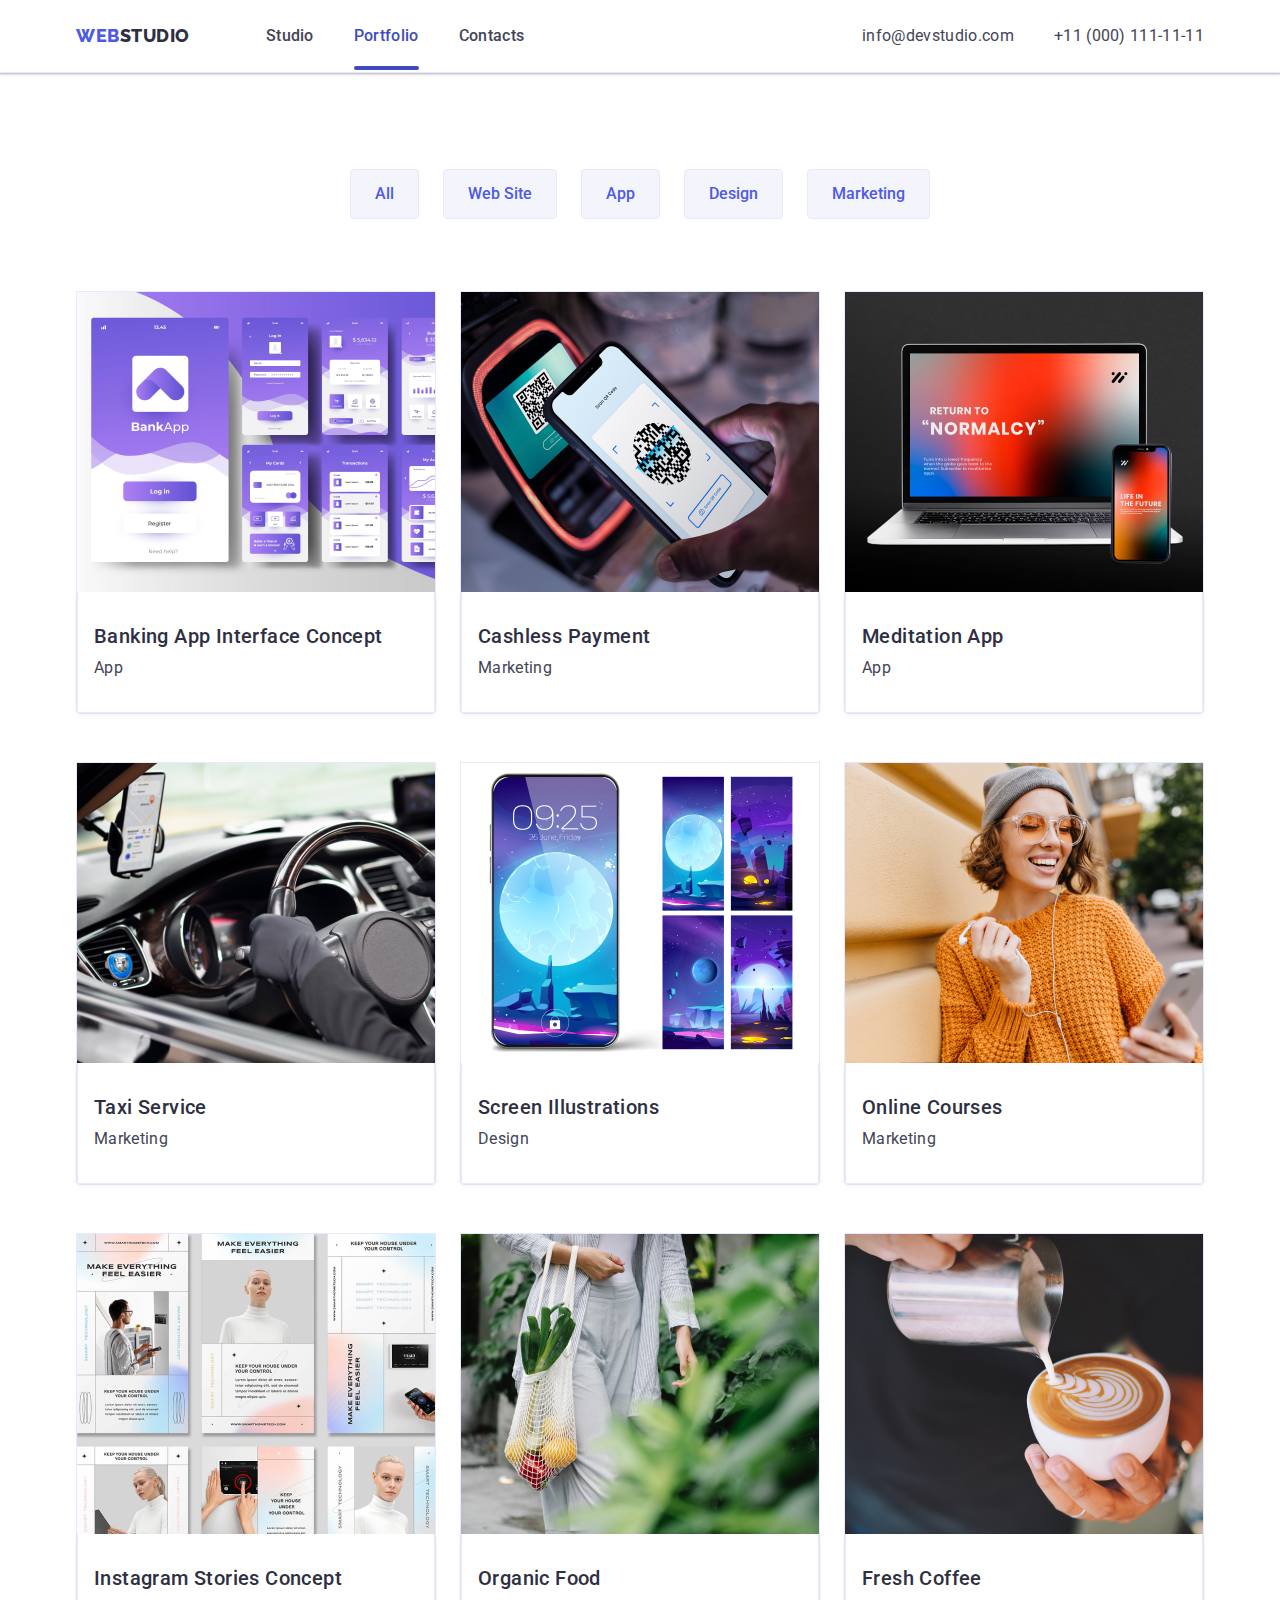
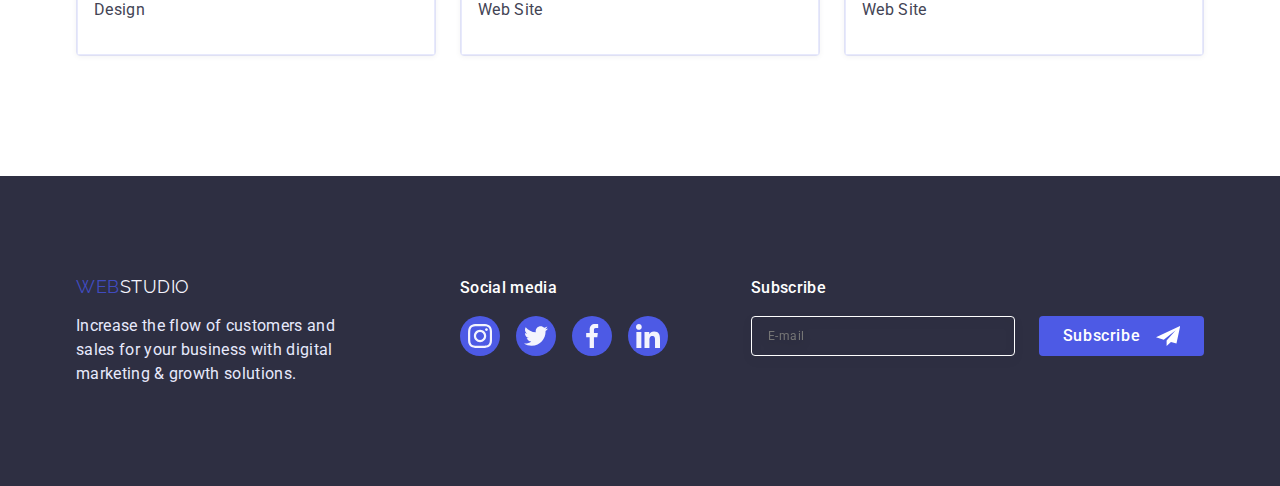
==== portfolio.html @ f43b7765 "Initial commit" ====
<!DOCTYPE html>
<html lang="en">
  <head>
    <meta charset="UTF-8" />
    <meta http-equiv="X-UA-Compatible" content="IE=edge" />
    <meta name="viewport" content="width=device-width, initial-scale=1.0" />
    <title>WebStudio</title>
    <link rel="preconnect" href="https://fonts.googleapis.com" />
    <link rel="preconnect" href="https://fonts.gstatic.com" crossorigin />
    <link
      href="https://fonts.googleapis.com/css2?family=Raleway:wght@800&family=Roboto:wght@400;500;700;900&display=swap"
      rel="stylesheet"
    />
    <link
      rel="stylesheet"
      href="https://cdn.jsdelivr.net/npm/modern-normalize@1.1.0/modern-normalize.min.css"
    />
    <link rel="stylesheet" href="./css/styles.css" />
  </head>

  <body class="body">
    <header class="header">
      <div class="header-container container">
        <nav class="header-nav">
          <a class="link-logo link" href="./index.html"
            >Web<span class="logo-web">Studio</span></a
          >

          <ul class="nav-list-card list">
            <li class="project-card-list">
              <a class="header-nav-link link" href="./index.html" target="_self"
                >Studio</a
              >
            </li>
            <li class="project-card-list">
              <a
                class="header-nav-link link current"
                href="./portfolio.html"
                target="_self"
                >Portfolio</a
              >
            </li>
            <li class="project-card-list">
              <a class="header-nav-link" href="">Contacts</a>
            </li>
          </ul>
        </nav>

        <address class="address">
          <ul class="card-set list">
            <li class="project-card-list">
              <a class="contact-paragraf link" href="mailto:info@devstudio.com"
                >info@devstudio.com</a
              >
            </li>
            <li class="project-card-tel">
              <a class="contact-paragraf link" href="tel:+110001111111"
                >+11 (000) 111-11-11</a
              >
            </li>
          </ul>
        </address>
      </div>
    </header>

    <main>
      <section class="section-portfolio">
        <div class="container">
          <h1 class="title-all" hidden>Portfolio</h1>
          <!-- Filters Btn  -->
          <ul class="list-btn">
            <li class="filters-item">
              <button class="filters-btn" type="button">All</button>
            </li>
            <li class="filters-item">
              <button class="filters-btn" type="button">Web Site</button>
            </li>
            <li class="filters-item">
              <button class="filters-btn" type="button">App</button>
            </li>
            <li class="filters-item">
              <button class="filters-btn" type="button">Design</button>
            </li>
            <li class="filters-item">
              <button class="filters-btn" type="button">Marketing</button>
            </li>
          </ul>

          <!-- Portfolio -->
          <ul class="card-set-img list">
            <li class="project-card">
              <a class="card-link link" href="">
                <div class="overlay">
                  <img
                    class="portfolio-img"
                    src="./images/img8.jpg"
                    alt="Banking App Interface Concept photo"
                    width="360"
                    height="300"
                  />

                  <p class="hidden-text">
                    14 Stylish and User-Friendly App Design Concepts · Task
                    Manager App · Calorie Tracker App · Exotic Fruit Ecommerce
                    App · Cloud Storage App
                  </p>
                </div>

                <div class="content">
                  <h2 class="portfolio-title">Banking App Interface Concept</h2>
                  <p class="discription">App</p>
                </div>
              </a>
            </li>

            <li class="project-card">
              <a class="card-link link" href="">
                <div class="overlay">
                  <img
                    class="portfolio-img"
                    src="./images/img9.jpg"
                    alt="Cashless Payment photo"
                    width="360"
                    height="300"
                  />

                  <p class="hidden-text">
                    14 Stylish and User-Friendly App Design Concepts · Task
                    Manager App · Calorie Tracker App · Exotic Fruit Ecommerce
                    App · Cloud Storage App
                  </p>
                </div>
                <div class="content">
                  <h2 class="portfolio-title">Cashless Payment</h2>
                  <p class="discription">Marketing</p>
                </div>
              </a>
            </li>

            <li class="project-card">
              <a class="card-link link" href="">
                <div class="overlay">
                  <img
                    class="portfolio-img"
                    src="./images/img10.jpg"
                    alt="Meditaion App photo"
                    width="360"
                    height="300"
                  />

                  <p class="hidden-text">
                    14 Stylish and User-Friendly App Design Concepts · Task
                    Manager App · Calorie Tracker App · Exotic Fruit Ecommerce
                    App · Cloud Storage App
                  </p>
                </div>
                <div class="content">
                  <h2 class="portfolio-title">Meditation App</h2>
                  <p class="discription">App</p>
                </div>
              </a>
            </li>

            <li class="project-card">
              <a class="card-link link" href="">
                <div class="overlay">
                  <img
                    class="portfolio-img"
                    src="./images/img11.jpg"
                    alt="Taxi Service photo"
                    width="360"
                    height="300"
                  />

                  <p class="hidden-text">
                    14 Stylish and User-Friendly App Design Concepts · Task
                    Manager App · Calorie Tracker App · Exotic Fruit Ecommerce
                    App · Cloud Storage App
                  </p>
                </div>
                <div class="content">
                  <h2 class="portfolio-title">Taxi Service</h2>
                  <p class="discription">Marketing</p>
                </div>
              </a>
            </li>

            <li class="project-card">
              <a class="card-link link" href="">
                <div class="overlay">
                  <img
                    class="portfolio-img"
                    src="./images/img12.jpg"
                    alt="Screen Illustrations photo"
                    width="360"
                    height="300"
                  />

                  <p class="hidden-text">
                    14 Stylish and User-Friendly App Design Concepts · Task
                    Manager App · Calorie Tracker App · Exotic Fruit Ecommerce
                    App · Cloud Storage App
                  </p>
                </div>
                <div class="content">
                  <h2 class="portfolio-title">Screen Illustrations</h2>
                  <p class="discription">Design</p>
                </div>
              </a>
            </li>

            <li class="project-card">
              <a class="card-link link" href="">
                <div class="overlay">
                  <img
                    class="portfolio-img"
                    src="./images/img13.jpg"
                    alt="Online Courses photo"
                    width="360"
                    height="300"
                  />

                  <p class="hidden-text">
                    14 Stylish and User-Friendly App Design Concepts · Task
                    Manager App · Calorie Tracker App · Exotic Fruit Ecommerce
                    App · Cloud Storage App
                  </p>
                </div>
                <div class="content">
                  <h2 class="portfolio-title">Online Courses</h2>
                  <p class="discription">Marketing</p>
                </div>
              </a>
            </li>

            <li class="project-card">
              <a class="card-link link" href="">
                <div class="overlay">
                  <img
                    class="portfolio-img"
                    src="./images/img14.jpg"
                    alt="nstagram Stories Concept photo"
                    width="360"
                    height="300"
                  />

                  <p class="hidden-text">
                    14 Stylish and User-Friendly App Design Concepts · Task
                    Manager App · Calorie Tracker App · Exotic Fruit Ecommerce
                    App · Cloud Storage App
                  </p>
                </div>
                <div class="content">
                  <h2 class="portfolio-title">Instagram Stories Concept</h2>
                  <p class="discription">Design</p>
                </div>
              </a>
            </li>

            <li class="project-card">
              <a class="card-link link" href="">
                <div class="overlay">
                  <img
                    class="portfolio-img"
                    src="./images/img15.jpg"
                    alt="Organic Food photo"
                    width="360"
                    height="300"
                  />

                  <p class="hidden-text">
                    14 Stylish and User-Friendly App Design Concepts · Task
                    Manager App · Calorie Tracker App · Exotic Fruit Ecommerce
                    App · Cloud Storage App
                  </p>
                </div>
                <div class="content">
                  <h2 class="portfolio-title">Organic Food</h2>
                  <p class="discription">Web Site</p>
                </div>
              </a>
            </li>

            <li class="project-card">
              <a class="card-link link" href="">
                <div class="overlay">
                  <img
                    class="portfolio-img"
                    src="./images/img16.jpg"
                    alt="Fresh Coffee photo"
                    width="360"
                    height="300"
                  />

                  <p class="hidden-text">
                    14 Stylish and User-Friendly App Design Concepts · Task
                    Manager App · Calorie Tracker App · Exotic Fruit Ecommerce
                    App · Cloud Storage App
                  </p>
                </div>
                <div class="content">
                  <h2 class="portfolio-title">Fresh Coffee</h2>
                  <p class="discription">Web Site</p>
                </div>
              </a>
            </li>
          </ul>
        </div>
      </section>
    </main>

    <footer class="footer-bg">
      <div class="footer-section container">
        <div class="footer-container" style="margin-right: 120px">
          <a class="link-logo-web link" href="./index.html"
            >Web<span class="logo-web-link">Studio</span></a
          >

          <p class="footer-p">
            Increase the flow of customers and sales for your business with
            digital marketing & growth solutions.
          </p>
        </div>
        <div class="footer-links">
          <p class="soc-media">Social media</p>
          <ul class="list-footer-media">
            <li class="social-media-item">
              <a class="soc-media-link" href="">
                <svg width="24" height="24" class="footer-icon">
                  <use href="./images/icons.svg#icon-instagram"></use>
                </svg>
              </a>
            </li>
            <li class="social-media-item">
              <a class="soc-media-link" href="">
                <svg width="24" height="24" class="footer-icon">
                  <use href="./images/icons.svg#icon-twitter"></use>
                </svg>
              </a>
            </li>
            <li class="social-media-item">
              <a class="soc-media-link" href="">
                <svg width="24" height="24" class="footer-icon">
                  <use href="./images/icons.svg#icon-facebook"></use>
                </svg>
              </a>
            </li>
            <li class="social-media-item">
              <a class="soc-media-link" href="">
                <svg width="24" height="24" class="footer-icon">
                  <use href="./images/icons.svg#icon-linkedin"></use>
                </svg>
              </a>
            </li>
          </ul>
        </div>

        <div class="footer-subscribe">
          <p class="soc-media">Subscribe</p>

          <form class="subscribe-form" name="subscribe-form">
            <label class="form-label" for="subscribe-email">
              <input
                class="form-input"
                type="email"
                name="subscribe-email"
                placeholder="E-mail"
                id="subscribe-email"
              />
            </label>
            <button class="form-button" type="submit">
              Subscribe
              <svg class="btn-svg" width="24" height="24">
                <use href="./images/icons.svg#icon-icon-send"></use>
              </svg>
            </button>
          </form>
        </div>
      </div>
    </footer>
  </body>
</html>
---- css/styles.css ----
body {
  font-family: var(--primary-font);
  background-color: var(--white-color);
  color: var(--text-color);
  font-size: 16px;
  letter-spacing: 0.02em;
  transition: 250ms cubic-bezier(0.4, 0, 0.2, 1);
}

h1,
h2,
h3,
h4,
h5,
h6,
p {
  margin: 0;
}

a {
  text-decoration: none;
  color: var(--text-color);
}

:root {
  --dark-color: #2e2f42;
  --brand-color: #4d5ae5;
  --text-color: #434455;
  --signatures: #757575;
  --subtext-color: #8e8f99;
  --white-color: #ffffff;
  --light-color: #f4f4fd;
  --accent-color: #e7e9fc;
  --action-color: #404bbf;
  --green-color: #31d0aa;
  --main-text: #212121;
  --border-form-modal: rgba(33, 33, 33, 0.2);
  --trasition: 250ms cubic-bezier(0.4, 0, 0.2, 1);
  --contact-footer: rgba(117, 117, 117, 0.6);
  --shadow-teamat: rgba(0, 0, 0, 0.25);
  --primary-font: 'Roboto', sans-serif;
  --secondary-font: 'Raleway', sans-serif;
}

html {
  box-sizing: border-box;
}

*,
*::before,
*::after {
  box-sizing: border-box;
}

::after::content {
  position: absolute;
  left: 0;
  bottom: -1px;
  height: 4px;
  background-color: #404bbf;
  border-radius: 2px;
}

img {
  display: block;
  width: 100%;
  height: auto;
}

button {
  cursor: pointer;
  border: none;
  border-radius: 4px;
}

ul,
ol {
  list-style: none;
  margin: 0;
  padding-left: 0;
}

.list {
  list-style: none;
  margin: 0;
  padding: 0;
}

svg:not(:root) {
  overflow: hidden;
  fill: currentColor;
}

li {
  margin-right: 0;
}

.title-all {
  position: absolute;
  width: 1px;
  height: 1px;
  margin: -1px;
  border: 0;
  padding: 0;
  white-space: nowrap;
  clip-path: inset(100%);
  clip: rect(0 0 0 0);
  overflow: hidden;
}

.peculiarity {
  font-family: var(--primary-font);
  font-weight: 500;
  font-size: 20px;
  line-height: 1.2;
  letter-spacing: 0.02em;
  color: var(--dark-color);
}

.link {
  text-decoration: none;
}

.btn {
  font-family: inherit;
  font-weight: 500;
  font-size: 16px;
  border-radius: 4px;
  letter-spacing: 0.04em;
}

.btn:hover,
.btn:focus {
  background-color: var(--action-color);
  box-shadow: 0px 4px 4px rgba(0, 0, 0, 0.15);
}

.link-logo {
  margin-right: 76px;
  font-family: 'Raleway', sans-serif;
  font-style: normal;
  font-weight: 800;
  font-size: 18px;
  line-height: 1.17;
  display: inline-block;
  letter-spacing: 0.03em;
  text-transform: uppercase;
  text-decoration: none;
  color: var(--brand-color);
  padding: 24px 0;
}
.logo-web {
  color: var(--dark-color);
}

.link-logo-web {
  margin-bottom: 16px;
  font-family: 'Raleway', sans-serif;
  font-style: normal;
  font-size: 18px;

  display: inline-block;
  letter-spacing: 0.03em;
  text-transform: uppercase;
  text-decoration: none;
  color: var(--action-color);
}

.logo-web-link {
  color: var(--light-color);
}

.link-photo-portfolio {
  text-decoration: none;
}

.container {
  width: 1158px;
  height: auto;
  margin: 0 auto;
  padding-left: 15px;
  padding-right: 15px;
}

/* Header */

.header {
  border-bottom: 1px solid var(--accent-color);
  box-shadow: 0px 1px 6px rgba(46, 47, 66, 0.08),
    0px 1px 1px rgba(46, 47, 66, 0.16), 0px 2px 1px rgba(46, 47, 66, 0.08);
}

.header-container {
  display: flex;
  align-items: center;
}

.header-nav {
  margin-right: auto;
  display: flex;
  align-items: center;
}

.nav-list-card {
  display: flex;
  gap: 40px;
  margin: 0;
  transition: color 250ms cubic-bezier(0.4, 0, 0.2, 1);
}

.project-card-list {
  padding-top: 24px;
  padding-bottom: 24px;
  transition: color 250ms cubic-bezier(0.4, 0, 0.2, 1);
}

.header-nav-link {
  font-weight: 500;
  font-size: 16px;
  line-height: 1.5;
  letter-spacing: 0.02em;
  padding: 24px 0;
  transition: color 250ms cubic-bezier(0.4, 0, 0.2, 1);
}

.header-nav-link.current {
  position: relative;
  color: #404bbf;
}

.current::after {
  position: absolute;
  content: '';
  width: 100%;
  height: 4px;
  display: block;
  background-color: #404bbf;
  border-radius: 2px;
  left: 0;
  bottom: -1px;
}

.header-nav-link:hover,
.header-nav-link:focus {
  color: var(--action-color);
}

.card-set-list {
  padding-left: 0;
  margin: 0;
  display: flex;
  align-items: center;
  gap: 24px;
}

.card-set {
  padding-left: 0;
  margin: 0;
  display: flex;
  align-items: center;
  gap: 40px;
}

.address {
  font-style: normal;
}

.project-card-tel {
  margin-right: 0;
}

.contact-paragraf {
  color: var(--text-color);
  transition: color 250ms cubic-bezier(0.4, 0, 0.2, 1);
}

.contact-paragraf:hover,
.contact-paragraf:focus {
  color: var(--action-color);
}

.peculiarity-details {
  font-size: 16px;
  line-height: 1.5;
  letter-spacing: 0.02em;
  white-space: normal;
  color: var(--text-color);
}

.portfolio-title {
  font-weight: 500;
  font-size: 20px;
  line-height: 1.2;
  letter-spacing: 0.02em;
  color: var(--dark-color);
  margin-bottom: 8px;
}

.content {
  border: 1px solid var(--accent-color);
  padding: 32px 16px;
  border-top: none;
  box-shadow: 0px 1px 6px rgba(46, 47, 66, 0.08);
}

.card-set-img-team {
  padding-left: 0;
  display: flex;
  gap: 24px;
  flex-direction: row;
  flex-wrap: wrap;
  justify-content: center;
  align-items: start;
  background-color: var(--white-color);
}

.card-set-img {
  padding-left: 0;
  display: flex;
  flex-wrap: wrap;
  column-gap: 24px;
  row-gap: 48px;
  background-color: var(--white-color);
}
/*main li portfolio */

.project-card {
  width: 360px;
  border-radius: 0px 0px 4px 4px;
  background-color: var(--white-color);
  display: block;
  border: 1px solid var(--accent-color);
}

.portfolio-img {
  display: block;
  width: auto;
}

.card-link {
  display: block;
  transition: box-shadow 250ms cubic-bezier(0.4, 0, 0.2, 1);
}

.overlay {
  position: relative;
  overflow: hidden;
}

.hidden-text {
  color: var(--light-color);
  background-color: var(--brand-color);
  position: absolute;
  top: 0;
  left: 0;
  font-size: 16px;
  width: 100%;
  height: 100%;
  overflow: auto;
  padding: 40px 32px;
  font-weight: 400;
  line-height: 1.5;
  letter-spacing: 0.02em;
  transform: translateY(100%);
  transition: transform var(--trasition);
}

.card-link:hover,
.card-link:focus {
  box-shadow: 0px 1px 6px rgba(46, 47, 66, 0.08),
    0px 1px 1px rgba(46, 47, 66, 0.16), 0px 2px 1px rgba(46, 47, 66, 0.08);
}

.card-link:hover .hidden-text,
.card-link:focus .hidden-text {
  transform: translateY(0%);
}

.project-card-img {
  flex-basis: calc((100% - 72px) / 4);
  margin-bottom: 48px;
  border-radius: 0px 0px 4px 4px;
  background-color: var(--white-color);
  box-shadow: 0px 1px 6px rgba(46, 47, 66, 0.08),
    0px 1px 1px rgba(46, 47, 66, 0.16), 0px 2px 1px rgba(46, 47, 66, 0.08);
}

.social-media {
  display: flex;
  gap: 24px;
}

.social-media-item {
  display: block;
  justify-content: center;
  align-items: center;
  gap: 24px;
}

.social-media-link {
  width: 100%;
  height: 100%;
  background-color: var(--brand-color);
  border-radius: 50%;
  display: flex;
  justify-content: center;
  align-items: center;
  margin-bottom: 32px;
  transition: background-color 250ms cubic-bezier(0.4, 0, 0.2, 1);
}

.social-media-link:hover,
.social-media-link:focus {
  background-color: #404bbf;
}

.team-soc-icon {
  color: var(--light-color);
}

.project-card-set {
  width: calc((100% - 48px) / 3);
}

.chapter-our-team-bg {
  padding: 120px 0;
  background: var(--light-color);
}

/* paragraf */

.discription {
  font-size: 16px;
  line-height: 1.5;
  letter-spacing: 0.02em;
  color: var(--text-color);
}

.list-btn {
  padding-left: 0;
  list-style: none;
  display: flex;
  justify-content: center;
  gap: 24px;
  margin-bottom: 72px;
}

.section-one {
  padding-left: 0;
  display: flex;
  flex-wrap: wrap;
  gap: 24px;
}

.section-advant {
  padding-top: 120px;
  padding-bottom: 120px;
}

.section-advant.advant-item:not(:last-child) {
  margin-right: 24px;
}

.advant-item {
  width: calc((100% - 72px) / 4);
}

.team {
  padding-bottom: 120px;
}

.profession {
  font-weight: 500;
  text-align: center;
  margin-bottom: 8px;
}

.team-imployee {
  padding: 32px 0px;
}

.names-of-specialists {
  text-align: center;
  margin-bottom: 8px;
}

.main-title-bg {
  padding: 188px 0;
  background-image: linear-gradient(
      rgba(46, 47, 66, 0.7),
      rgba(46, 47, 66, 0.7)
    ),
    url('../images/office.jpg');
  background-color: var(--brand-color);

  background-repeat: no-repeat;
  background-position: center;
  background-size: cover;
  max-width: 1440px;
}

.main-title {
  max-width: 496px;
  font-size: 56px;
  line-height: 1.07;
  text-align: center;
  letter-spacing: 0.02em;
  color: var(--light-color);
  white-space: normal;
  display: block;
  margin: 0px auto 48px;
}

/* Button */

.filters-btn {
  font-family: 'Roboto', sans-serif;
  font-style: normal;
  font-weight: 500;
  font-size: 16px;
  line-height: 24px;
  padding: 12px 24px;
  background: var(--light-color);
  border: 1px solid var(--accent-color);
  color: var(--brand-color);
  border-radius: 4px;
  cursor: pointer;
  transition: color 250ms cubic-bezier(0.4, 0, 0.2, 1),
    background-color 250ms cubic-bezier(0.4, 0, 0.2, 1),
    border-color 250ms cubic-bezier(0.4, 0, 0.2, 1),
    box-shadow 250ms cubic-bezier(0.4, 0, 0.2, 1);
}

.filters-btn:hover,
.filters-btn:focus {
  border: 1px solid transparent;
  color: var(--white-color);
  background-color: var(--action-color);
  box-shadow: 0px 3px 1px rgba(0, 0, 0, 0.1), 0px 2px 1px rgba(0, 0, 0, 0.08),
    0px 2px 2px rgba(0, 0, 0, 0.12);
  border-color: var(--action-color);
}

.button-main-title {
  font-family: 'Roboto', sans-serif;
  font-style: normal;
  font-weight: 500;
  font-size: 16px;
  line-height: 1.5;
  letter-spacing: 0.04em;
  color: var(--white-color);
  height: 56px;

  background-color: var(--brand-color);
  background-color: 250ms cubic-bezier(0.4, 0, 0.2, 1);
  border: none;
  border-radius: 4px;
  cursor: pointer;
  display: block;
  min-width: 169px;
  margin: 0 auto;
  transition: background-color 250ms cubic-bezier(0.4, 0, 0.2, 1);
}

.button-main-title:hover,
.button-main-title:focus {
  background: var(--action-color);
  fill: #ffffff;
}

.icon-pos {
  width: 264px;
  height: 112px;
  left: 0;
  top: 0;
  background: var(--light-color);
  border-radius: 4px;
  display: flex;
  align-items: center;
  justify-content: center;
  margin-bottom: 8px;
}

.customers {
  font-weight: 600;
  font-size: 36px;
  line-height: 1.11;
  letter-spacing: 0.02em;
  text-transform: capitalize;
  display: block;
  text-align: center;
  color: var(--dark-color);
  margin-bottom: 72px;
}

.customers-list {
  display: flex;
  justify-content: space-between;
  gap: 24px;
}

.customers-item {
  width: 168px;
  height: 88px;
  transition: border-color 250ms cubic-bezier(0.4, 0, 0.2, 1);
  color: 250ms cubic-bezier(0.4, 0, 0.2, 1);
}

.icon-customers:hover,
.icon-customers:focus {
  border-color: #404bbf;
  color: #404bbf;
}

.icon-customers {
  width: 100%;
  height: 100%;
  border-radius: 4px;
  display: flex;
  justify-content: center;
  align-items: center;
  color: var(--subtext-color);
  border: 1px solid var(--subtext-color);
  transition: border-color 250ms cubic-bezier(0.4, 0, 0.2, 1),
    color 250ms cubic-bezier(0.4, 0, 0.2, 1);
}

.customers-file {
  padding-top: 120px;
  padding-bottom: 120px;
}

.customers-icon {
  fill: var(--text-color);
}

/* footer */

.footer-bg {
  padding: 100px 0;
  background-color: var(--dark-color);
}

.footer-p {
  line-height: 24px;
  max-width: 264px;
  white-space: normal;
  color: var(--accent-color);
}
.footer-section {
  display: flex;
  align-items: baseline;
}

.footer-conteiner {
  margin-right: 120px;
}

.portfolio-title {
  margin-bottom: 8px;
}

.section-portfolio {
  padding: 96px 0 120px;
}

.social-media {
  display: flex;
  justify-content: center;
  gap: 24px;
}

.soc-media {
  font-family: 'Roboto';
  font-size: 16px;
  line-height: 1.5;
  letter-spacing: 0.02em;
  font-weight: 500;
  color: var(--white-color);
  margin-bottom: 16px;
}

.list-social-media {
  display: flex;
  justify-content: center;
  gap: 24px;
}

.list-footer-media {
  display: flex;
  justify-content: center;
  gap: 16px;
}

.social-media-item {
  width: 40px;
  height: 40px;
  transition: background-color 250ms cubic-bezier(0.4, 0, 0.2, 1);
}

.soc-media-link {
  width: 100%;
  height: 100%;
  background-color: var(--brand-color);
  border-radius: 50%;
  display: flex;
  align-items: center;
  justify-content: center;
  transition: background-color 250ms cubic-bezier(0.4, 0, 0.2, 1);
}

.soc-media-link:hover,
.soc-media-link:focus {
  background-color: var(--green-color);
}

.footer-links {
  left: 540px;
}

.footer-icon {
  color: var(--light-color);
}

/* modal window */

.backdrop {
  position: fixed;
  top: 0;
  left: 0;
  width: 100%;
  height: 100%;
  background-color: rgba(46, 47, 66, 0.4);
  transition: opacity 250ms cubic-bezier(0.4, 0, 0.2, 1),
    visibility 250ms cubic-bezier(0.4, 0, 0.2, 1);
}

.is-hidden {
  visibility: hidden;
  pointer-events: none;
  opacity: 0;
}

.modal {
  position: absolute;
  top: 50%;
  left: 50%;
  width: 408px;
  min-height: 584px;
  padding: 72px 24px 24px 24px;
  background-color: #fcfcfc;
  box-shadow: 0px 1px 1px rgba(0, 0, 0, 0.14), 0px 1px 3px rgba(0, 0, 0, 0.12),
    0px 2px 1px rgba(0, 0, 0, 0.2);
  border-radius: 4px;
  transform: translate(-50%, -50%) scale(1);
  transition: transform var(--trasition);
}

.backdrop.is-hidden .modal {
  opacity: 0;
  transform: translateX(-50%) translateY(70%);
}

.modal-close {
  position: absolute;
  cursor: pointer;
  top: 24px;
  right: 24px;
  width: 24px;
  height: 24px;
  color: #2e2f42;
  border-radius: 50%;
  display: flex;
  align-items: center;
  justify-content: center;
  background-color: #e7e9fc;
  border: 1px solid rgba(0, 0, 0, 0.1);
  padding: 0;
  transition: background-color 250ms cubic-bezier(0.4, 0, 0.2, 1),
    border 250ms cubic-bezier(0.4, 0, 0.2, 1);
}

.modal-close:hover,
.modal-close:focus {
  background-color: #404bbf;
  color: #ffffff;
  border: none;
  fill: #ffffff;
}

.modal-close-icon {
  fill: currentColor;
  transition: fill 250ms cubic-bezier(0.4, 0, 0.2, 1);
}

.form-group {
  margin-bottom: 8px;
}

.modal-form {
  position: relative;
  display: block;
}


.modal-form > .modal-label {
  display: block;
  margin-bottom: 4px;
}

.modal-label {
  font-size: 12px;
  line-height: 1.17;
  letter-spacing: 0.04em;
  color: var(--subtext-color);
  display: block;
  margin-bottom: 4px;
}

.modal-field-text {
  margin-bottom: 16px;
}

.title-modal {
  font-weight: 500;
  font-size: 16px;
  line-height: 1.5;
  text-align: center;
  letter-spacing: 0.02em;
  color: var(--dark-color);
  margin-bottom: 16px;
}

.label-modal {
  display: block;
  font-family: var(--primary-font);
  font-weight: 400;
  font-size: 12px;
  line-height: 1.17;
  letter-spacing: 0.04em;
  color: var(--subtext-color);
  margin-bottom: 4px;
}

.input-modal {
  width: 100%;
  height: 40px;
  border: 1px solid rgba(46, 47, 66, 0.4);
  border-radius: 4px;
  background-color: transparent;
  padding-left: 38px;
  outline: transparent;
  transition: border-color 250ms cubic-bezier(0.4, 0, 0.2, 1);
}

.input-modal:focus {
  border-color: #4d5ae5;
}

.input-modal:focus + .icon-modal {
  fill: #4d5ae5;
}

.icon-modal {
  position: absolute;
  top: 50%;
  left: 16px;
  transform: translateY(-50%);
  transition: fill 250ms cubic-bezier(0.4, 0, 0.2, 1);
}

.text-modal {
  width: 100%;
  height: 120px;
  font-size: 12px;
  line-height: 1.17;
  letter-spacing: 0.04em;
  color: rgba(46, 47, 66, 0.4);
  border: 1px solid rgba(46, 47, 66, 0.4);
  border-radius: 4px;
  background-color: transparent;
  padding: 8px 16px;
  outline: transparent;
  resize: none;
  transition: border-color 250ms cubic-bezier(0.4, 0, 0.2, 1);
}

.text-modal:focus {
  border: 1px solid var(--brand-color);
  transition: var(--transition);
}

.text-modal::placeholder {
  font-family: var(--primary-font);
  font-weight: 400px;
  font-size: 12px;
  line-height: 1.17;
  color: var(--contact-footer);
}

.privacy-wrap {
  margin-bottom: 24px;
}

/* checbox */

.checkbox {
  display: block;
  font-size: 12px;
  line-height: 1.17;
  letter-spacing: 0.04em;
  color: var(--subtext-color);
}

.check-modal {
  width: 16px;
  height: 16px;
  position: absolute;
  clip: rect(0 0 0 0);
}

.modal-ocception {
  display: inline-flex;
  position: relative;
  align-items: center;
  justify-content: center;
  width: 16px;
  height: 16px;
  fill: transparent;
  border: 1px solid rgba(46, 47, 66, 0.4);
  border-radius: 2px;
  padding: 2px;
  transition: background-color 250ms cubic-bezier(0.4, 0, 0.2, 1),
    border 250ms cubic-bezier(0.4, 0, 0.2, 1),
    fill 250ms cubic-bezier(0.4, 0, 0.2, 1);
}

.checbox-icon {
  position: absolute;
  top: 50%;
  left: 50%;
  transform: translate(-50%, -50%);
  transition: var(--transition);
}

.check-modal:checked + .checkbox .modal-ocception {
  background-color: var(--action-color);
  border: none;
  fill: var(--light-color);
}

.link-modal {
  color: var(--brand-color);
}

/*  input */

.footer-links {
  display: flex;
  flex-direction: column;
  margin-right: 24px;
}

.footer-subscribe {
  display: flex;
  flex-direction: column;
  margin-left: auto;
}


.form-label {
  display: block;
  margin-bottom: 16px;
  font-weight: 500;
  font-style: 16px;
  line-height: 1.5;
  letter-spacing: 0.02em;
  margin-bottom: 16px;
  color: #ffffff;
}

.form-input {
  width: 264px;
  height: 40px;

  border: 1px solid #ffffff;
  border-radius: 4px;
  background-color: transparent;
  font-size: 12px;
  line-height: 1.5;
  letter-spacing: 0.04em;
  padding-left: 16px;
  color: #ffffff;
  outline: none;
  filter: drop-shadow(0px 4px 4px rgba(0, 0, 0, 0.15));
}

.form-input:focus {
  border: 1px solid #4d5ae5;
}

.form-button {
  display: flex;
  flex-direction: row;
  min-width: 165px;
  height: 40px;
  align-items: center;
  justify-content: center;
  font-family: 'Roboto', sans-serif;
  font-size: 16px;
  font-weight: 500;
  line-height: 1.5;
  letter-spacing: 0.04em;
  color: #ffffff;
  cursor: pointer;
  background-color: #4d5ae5;
  border: none;
  border-radius: 4px;
}

.btn-svg {
  margin-left: 16px;
}

.form-button:hover,
.form-button:focus {
  background: var(--action-color);
  fill: #ffffff;
}

.subscribe-form {
  display: flex;
  gap: 24px;
}

.subscribe-lebel {
  gap: 24px;
}

.form-btn {
  display: block;
  min-width: 169px;
  height: 56px;
  font-family: 'Roboto', sans-serif;
  font-size: 16px;
  font-weight: 500;
  line-height: 1.5;
  letter-spacing: 0.04em;
  color: var(--white-color);
  cursor: pointer;
  background-color: var(--brand-color);
  border: none;
  border-radius: 4px;
  font-size: 16px;
  margin: 0 auto;
  transition: background-color 250ms cubic-bezier(0.4, 0, 0.2, 1);
}

.form-btn:hover,
.form-btn:focus {
  background: var(--action-color);
  fill: #ffffff;
}
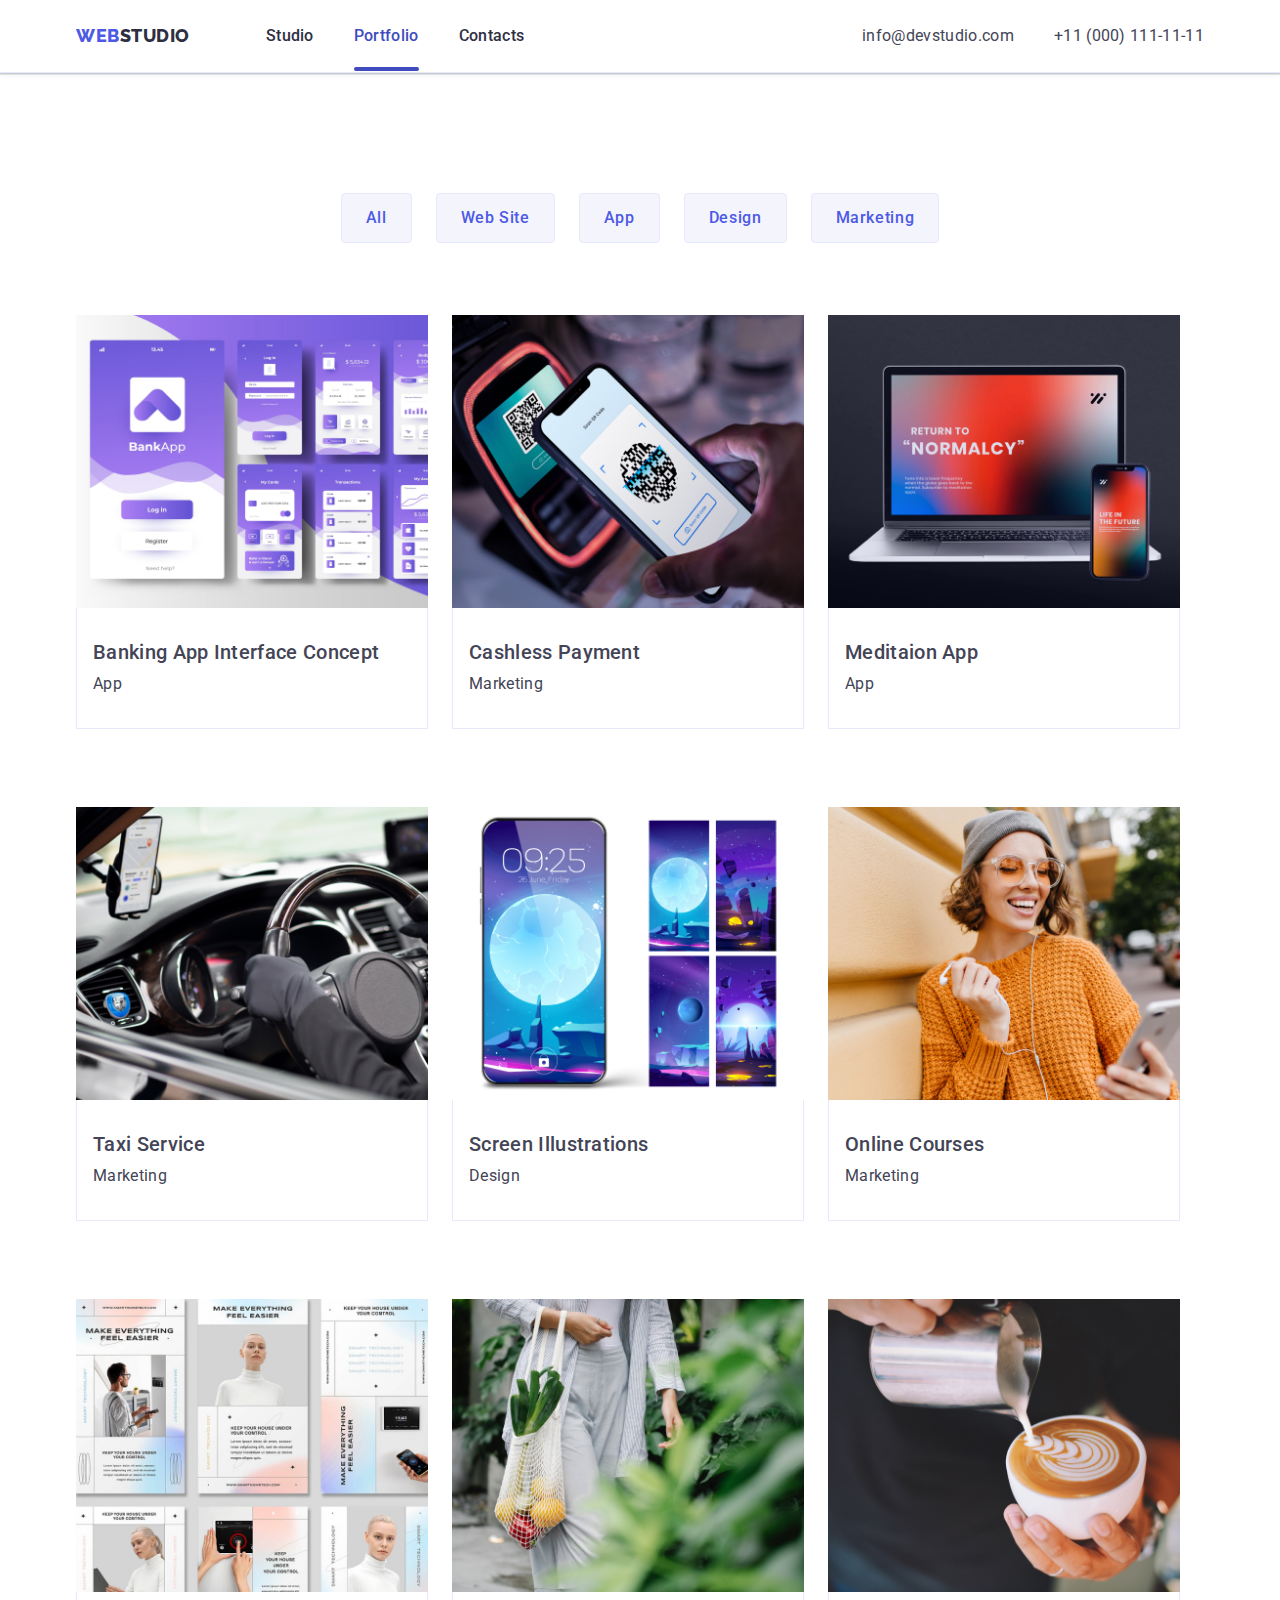
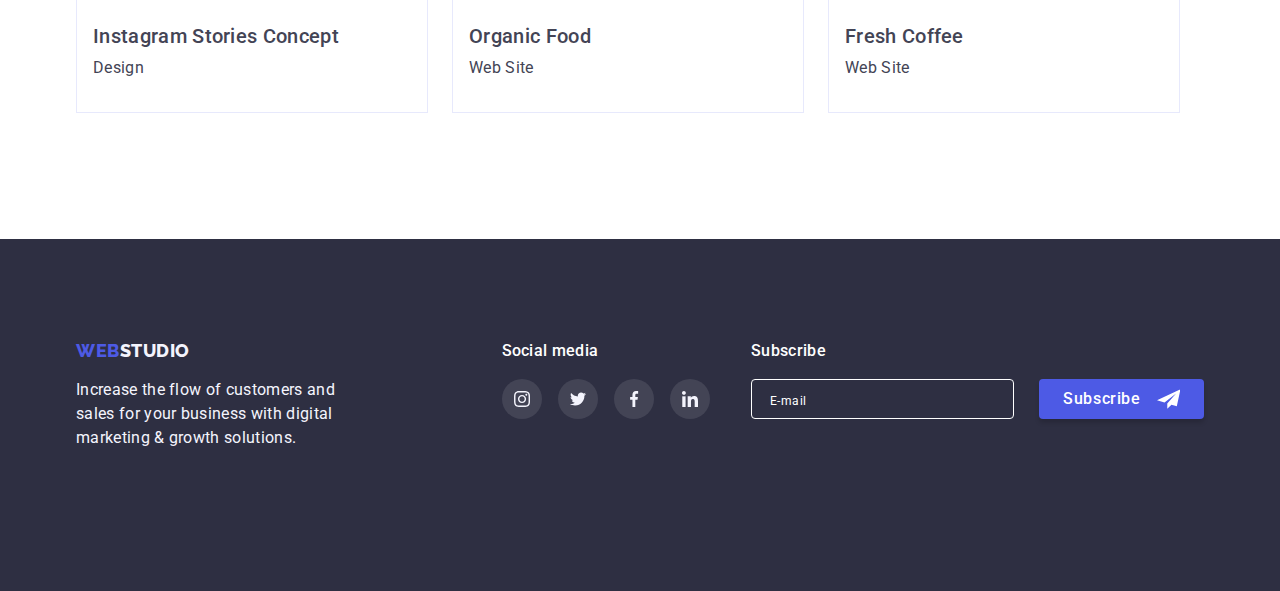
==== commit 8cdbe425: "update index html file" ====
--- a/portfolio.html
+++ b/portfolio.html
@@ -4,7 +4,7 @@
     <meta charset="UTF-8" />
     <meta http-equiv="X-UA-Compatible" content="IE=edge" />
     <meta name="viewport" content="width=device-width, initial-scale=1.0" />
-    <title>WebStudio</title>
+    <title>Document</title>
     <link rel="preconnect" href="https://fonts.googleapis.com" />
     <link rel="preconnect" href="https://fonts.gstatic.com" crossorigin />
     <link
@@ -17,44 +17,49 @@
     />
     <link rel="stylesheet" href="./css/styles.css" />
   </head>
-
-  <body class="body">
+  <body>
     <header class="header">
-      <div class="header-container container">
+      <div class="container main-header">
         <nav class="header-nav">
-          <a class="link-logo link" href="./index.html"
-            >Web<span class="logo-web">Studio</span></a
+          <a href="./index.html" class="logo"
+            >Web<span class="studio-black">Studio</span></a
           >
-
-          <ul class="nav-list-card list">
-            <li class="project-card-list">
-              <a class="header-nav-link link" href="./index.html" target="_self"
+          <button class="header-burger js-open-menu" tybe="button">
+            <svg class="burger-icon" width="32" height="22">
+              <use href="./images/icons.svg#icon-hamburger"></use>
+            </svg>
+          </button>
+          <ul class="site-nav">
+            <li class="site-nav-item">
+              <a href="./index.html" class="site-nav-link link-animation"
                 >Studio</a
               >
             </li>
-            <li class="project-card-list">
+            <li class="site-nav-item">
               <a
-                class="header-nav-link link current"
                 href="./portfolio.html"
-                target="_self"
+                class="site-nav-link current link-animation"
                 >Portfolio</a
               >
             </li>
-            <li class="project-card-list">
-              <a class="header-nav-link" href="">Contacts</a>
+            <li class="site-nav-item">
+              <a href="" class="site-nav-link link-animation">Contacts</a>
             </li>
           </ul>
         </nav>
-
-        <address class="address">
-          <ul class="card-set list">
-            <li class="project-card-list">
-              <a class="contact-paragraf link" href="mailto:info@devstudio.com"
+        <address>
+          <ul class="contacts-list">
+            <li class="contacts-list-item">
+              <a
+                href="mailto:info@devstudio.com"
+                class="contacts-list-link link-animation"
                 >info@devstudio.com</a
               >
             </li>
-            <li class="project-card-tel">
-              <a class="contact-paragraf link" href="tel:+110001111111"
+            <li class="contacts-list-item">
+              <a
+                href="tel:+110001111111"
+                class="contacts-list-link link-animation"
                 >+11 (000) 111-11-11</a
               >
             </li>
@@ -62,245 +67,298 @@
         </address>
       </div>
     </header>
-
     <main>
-      <section class="section-portfolio">
-        <div class="container">
-          <h1 class="title-all" hidden>Portfolio</h1>
-          <!-- Filters Btn  -->
-          <ul class="list-btn">
-            <li class="filters-item">
-              <button class="filters-btn" type="button">All</button>
-            </li>
-            <li class="filters-item">
-              <button class="filters-btn" type="button">Web Site</button>
-            </li>
-            <li class="filters-item">
-              <button class="filters-btn" type="button">App</button>
-            </li>
-            <li class="filters-item">
-              <button class="filters-btn" type="button">Design</button>
-            </li>
-            <li class="filters-item">
-              <button class="filters-btn" type="button">Marketing</button>
+      <section class="section">
+        <div class="container portfolio-container">
+          <h1 class="visually-hidden">Portfolio</h1>
+
+          <!-- filter-btn -->
+
+          <ul class="filter-list">
+            <li class="filter-list-item">
+              <button type="button" class="filter-btn btn anim">All</button>
+            </li>
+            <li class="filter-list-item">
+              <button type="button" class="filter-btn btn anim">
+                Web Site
+              </button>
+            </li>
+            <li class="filter-list-item">
+              <button type="button" class="filter-btn btn anim">App</button>
+            </li>
+            <li class="filter-list-item">
+              <button type="button" class="filter-btn btn anim">Design</button>
+            </li>
+            <li class="filter-list-item">
+              <button type="button" class="filter-btn btn anim">
+                Marketing
+              </button>
             </li>
           </ul>
 
-          <!-- Portfolio -->
-          <ul class="card-set-img list">
-            <li class="project-card">
-              <a class="card-link link" href="">
-                <div class="overlay">
-                  <img
-                    class="portfolio-img"
-                    src="./images/img8.jpg"
-                    alt="Banking App Interface Concept photo"
-                    width="360"
-                    height="300"
-                  />
-
-                  <p class="hidden-text">
-                    14 Stylish and User-Friendly App Design Concepts · Task
-                    Manager App · Calorie Tracker App · Exotic Fruit Ecommerce
-                    App · Cloud Storage App
-                  </p>
-                </div>
-
-                <div class="content">
-                  <h2 class="portfolio-title">Banking App Interface Concept</h2>
-                  <p class="discription">App</p>
-                </div>
-              </a>
-            </li>
-
-            <li class="project-card">
-              <a class="card-link link" href="">
-                <div class="overlay">
-                  <img
-                    class="portfolio-img"
-                    src="./images/img9.jpg"
-                    alt="Cashless Payment photo"
-                    width="360"
-                    height="300"
-                  />
-
-                  <p class="hidden-text">
-                    14 Stylish and User-Friendly App Design Concepts · Task
-                    Manager App · Calorie Tracker App · Exotic Fruit Ecommerce
-                    App · Cloud Storage App
-                  </p>
-                </div>
-                <div class="content">
-                  <h2 class="portfolio-title">Cashless Payment</h2>
-                  <p class="discription">Marketing</p>
-                </div>
-              </a>
-            </li>
-
-            <li class="project-card">
-              <a class="card-link link" href="">
-                <div class="overlay">
-                  <img
-                    class="portfolio-img"
-                    src="./images/img10.jpg"
-                    alt="Meditaion App photo"
-                    width="360"
-                    height="300"
-                  />
-
-                  <p class="hidden-text">
-                    14 Stylish and User-Friendly App Design Concepts · Task
-                    Manager App · Calorie Tracker App · Exotic Fruit Ecommerce
-                    App · Cloud Storage App
-                  </p>
-                </div>
-                <div class="content">
-                  <h2 class="portfolio-title">Meditation App</h2>
-                  <p class="discription">App</p>
-                </div>
-              </a>
-            </li>
-
-            <li class="project-card">
-              <a class="card-link link" href="">
-                <div class="overlay">
-                  <img
-                    class="portfolio-img"
-                    src="./images/img11.jpg"
-                    alt="Taxi Service photo"
-                    width="360"
-                    height="300"
-                  />
-
-                  <p class="hidden-text">
-                    14 Stylish and User-Friendly App Design Concepts · Task
-                    Manager App · Calorie Tracker App · Exotic Fruit Ecommerce
-                    App · Cloud Storage App
-                  </p>
-                </div>
-                <div class="content">
-                  <h2 class="portfolio-title">Taxi Service</h2>
-                  <p class="discription">Marketing</p>
-                </div>
-              </a>
-            </li>
-
-            <li class="project-card">
-              <a class="card-link link" href="">
-                <div class="overlay">
-                  <img
-                    class="portfolio-img"
-                    src="./images/img12.jpg"
-                    alt="Screen Illustrations photo"
-                    width="360"
-                    height="300"
-                  />
-
-                  <p class="hidden-text">
-                    14 Stylish and User-Friendly App Design Concepts · Task
-                    Manager App · Calorie Tracker App · Exotic Fruit Ecommerce
-                    App · Cloud Storage App
-                  </p>
-                </div>
-                <div class="content">
-                  <h2 class="portfolio-title">Screen Illustrations</h2>
-                  <p class="discription">Design</p>
-                </div>
-              </a>
-            </li>
-
-            <li class="project-card">
-              <a class="card-link link" href="">
-                <div class="overlay">
-                  <img
-                    class="portfolio-img"
-                    src="./images/img13.jpg"
-                    alt="Online Courses photo"
-                    width="360"
-                    height="300"
-                  />
-
-                  <p class="hidden-text">
-                    14 Stylish and User-Friendly App Design Concepts · Task
-                    Manager App · Calorie Tracker App · Exotic Fruit Ecommerce
-                    App · Cloud Storage App
-                  </p>
-                </div>
-                <div class="content">
-                  <h2 class="portfolio-title">Online Courses</h2>
-                  <p class="discription">Marketing</p>
-                </div>
-              </a>
-            </li>
-
-            <li class="project-card">
-              <a class="card-link link" href="">
-                <div class="overlay">
-                  <img
-                    class="portfolio-img"
-                    src="./images/img14.jpg"
-                    alt="nstagram Stories Concept photo"
-                    width="360"
-                    height="300"
-                  />
-
-                  <p class="hidden-text">
-                    14 Stylish and User-Friendly App Design Concepts · Task
-                    Manager App · Calorie Tracker App · Exotic Fruit Ecommerce
-                    App · Cloud Storage App
-                  </p>
-                </div>
-                <div class="content">
-                  <h2 class="portfolio-title">Instagram Stories Concept</h2>
-                  <p class="discription">Design</p>
-                </div>
-              </a>
-            </li>
-
-            <li class="project-card">
-              <a class="card-link link" href="">
-                <div class="overlay">
-                  <img
-                    class="portfolio-img"
-                    src="./images/img15.jpg"
-                    alt="Organic Food photo"
-                    width="360"
-                    height="300"
-                  />
-
-                  <p class="hidden-text">
-                    14 Stylish and User-Friendly App Design Concepts · Task
-                    Manager App · Calorie Tracker App · Exotic Fruit Ecommerce
-                    App · Cloud Storage App
-                  </p>
-                </div>
-                <div class="content">
-                  <h2 class="portfolio-title">Organic Food</h2>
-                  <p class="discription">Web Site</p>
-                </div>
-              </a>
-            </li>
-
-            <li class="project-card">
-              <a class="card-link link" href="">
-                <div class="overlay">
-                  <img
-                    class="portfolio-img"
-                    src="./images/img16.jpg"
-                    alt="Fresh Coffee photo"
-                    width="360"
-                    height="300"
-                  />
-
-                  <p class="hidden-text">
-                    14 Stylish and User-Friendly App Design Concepts · Task
-                    Manager App · Calorie Tracker App · Exotic Fruit Ecommerce
-                    App · Cloud Storage App
-                  </p>
-                </div>
-                <div class="content">
-                  <h2 class="portfolio-title">Fresh Coffee</h2>
-                  <p class="discription">Web Site</p>
+          <!--___________________________________________________ card-set -->
+
+          <ul class="card-set">
+            <li class="card-set-item">
+              <a class="card-set-link" href="#">
+                <div class="card-thumb">
+                  <div class="overlay">
+                    <p class="overlay-text">
+                      14 Stylish and User-Friendly App Design Concepts · Task
+                      Manager App · Calorie Tracker App · Exotic Fruit Ecommerce
+                      App · Cloud Storage App
+                    </p>
+                  </div>
+                  <img
+                    srcset="
+                      ./images/portfolio/img_356-8.jpg 356w,
+                      ./images/portfolio/img_360-8.jpg 360w,
+                      ./images/portfolio/img_396.jpg   396w
+                    "
+                    sizes="(min-width: 1200px) 360px, (min-width: 768px) 356px, (min-width: 480px) 396px, 100vw"
+                    src="./images/portfolio/img_396.jpg"
+                    alt="banking-app-interface -concept"
+                    width="396"
+                    height="280"
+                  />
+                </div>
+
+                <div class="card-content">
+                  <h2 class="subtitle">Banking App Interface Concept</h2>
+                  <p>App</p>
+                </div>
+              </a>
+            </li>
+            <li class="card-set-item">
+              <a class="card-set-link" href="#">
+                <div class="card-thumb">
+                  <div class="overlay">
+                    <p class="overlay-text">
+                      14 Stylish and User-Friendly App Design Concepts · Task
+                      Manager App · Calorie Tracker App · Exotic Fruit Ecommerce
+                      App · Cloud Storage App
+                    </p>
+                  </div>
+                  <img
+                    srcset="
+                      ./images/portfolio/img_356-7.jpg 356w,
+                      ./images/portfolio/img_360-7.jpg 360w,
+                      ./images/portfolio/img_396-1.jpg 396w
+                    "
+                    sizes="(min-width: 1200px) 360px, (min-width: 768px) 356px, (min-width: 480px) 396px, 100vw"
+                    src="./images/portfolio/img_396-1.jpg"
+                    alt="cashless-payment"
+                    width="396"
+                    height="280"
+                  />
+                </div>
+                <div class="card-content">
+                  <h2 class="subtitle">Cashless Payment</h2>
+                  <p>Marketing</p>
+                </div>
+              </a>
+            </li>
+            <li class="card-set-item">
+              <a class="card-set-link" href="#">
+                <div class="card-thumb">
+                  <div class="overlay">
+                    <p class="overlay-text">
+                      14 Stylish and User-Friendly App Design Concepts · Task
+                      Manager App · Calorie Tracker App · Exotic Fruit Ecommerce
+                      App · Cloud Storage App
+                    </p>
+                  </div>
+                  <img
+                    srcset="
+                      ./images/portfolio/img_356-6.jpg 356w,
+                      ./images/portfolio/img_360-6.jpg 360w,
+                      ./images/portfolio/img_396-2.jpg 396w
+                    "
+                    sizes="(min-width: 1200px) 360px, (min-width: 768px) 356px, (min-width: 480px) 396px, 100vw"
+                    src="./images/portfolio/img_396-2.jpg"
+                    alt="meditaion-app"
+                    width="396"
+                    height="280"
+                  />
+                </div>
+                <div class="card-content">
+                  <h2 class="subtitle">Meditaion App</h2>
+                  <p>App</p>
+                </div>
+              </a>
+            </li>
+            <li class="card-set-item">
+              <a class="card-set-link" href="#">
+                <div class="card-thumb">
+                  <div class="overlay">
+                    <p class="overlay-text">
+                      14 Stylish and User-Friendly App Design Concepts · Task
+                      Manager App · Calorie Tracker App · Exotic Fruit Ecommerce
+                      App · Cloud Storage App
+                    </p>
+                  </div>
+                  <img
+                    srcset="
+                      ./images/portfolio/img_356-5.jpg 356w,
+                      ./images/portfolio/img_360-5.jpg 360w,
+                      ./images/portfolio/img_396-3.jpg 396w
+                    "
+                    sizes="(min-width: 1200px) 360px, (min-width: 768px) 356px, (min-width: 480px) 396px, 100vw"
+                    src="./images/portfolio/img_396-3.jpg"
+                    alt="taxi-service"
+                    width="396"
+                    height="280"
+                  />
+                </div>
+                <div class="card-content">
+                  <h2 class="subtitle">Taxi Service</h2>
+                  <p>Marketing</p>
+                </div>
+              </a>
+            </li>
+            <li class="card-set-item">
+              <a class="card-set-link" href="#">
+                <div class="card-thumb">
+                  <div class="overlay">
+                    <p class="overlay-text">
+                      14 Stylish and User-Friendly App Design Concepts · Task
+                      Manager App · Calorie Tracker App · Exotic Fruit Ecommerce
+                      App · Cloud Storage App
+                    </p>
+                  </div>
+                  <img
+                    srcset="
+                      ./images/portfolio/img_356-4.jpg 356w,
+                      ./images/portfolio/img_360-4.jpg 360w,
+                      ./images/portfolio/img_396-4.jpg 396w
+                    "
+                    sizes="(min-width: 1200px) 360px, (min-width: 768px) 356px, (min-width: 480px) 396px, 100vw"
+                    src="./images/portfolio/img_396-4.jpg"
+                    alt="taxi-service"
+                    width="396"
+                    height="280"
+                  />
+                </div>
+                <div class="card-content">
+                  <h2 class="subtitle">Screen Illustrations</h2>
+                  <p>Design</p>
+                </div>
+              </a>
+            </li>
+            <li class="card-set-item">
+              <a class="card-set-link" href="#">
+                <div class="card-thumb">
+                  <div class="overlay">
+                    <p class="overlay-text">
+                      14 Stylish and User-Friendly App Design Concepts · Task
+                      Manager App · Calorie Tracker App · Exotic Fruit Ecommerce
+                      App · Cloud Storage App
+                    </p>
+                  </div>
+                  <img
+                    srcset="
+                      ./images/portfolio/img_356-3.jpg 356w,
+                      ./images/portfolio/img_360-3.jpg 360w,
+                      ./images/portfolio/img_396-5.jpg 396w
+                    "
+                    sizes="(min-width: 1200px) 360px, (min-width: 768px) 356px, (min-width: 480px) 396px, 100vw"
+                    src="./images/portfolio/img_396-5.jpg"
+                    alt="taxi-service"
+                    width="396"
+                    height="280"
+                  />
+                </div>
+                <div class="card-content">
+                  <h2 class="subtitle">Online Courses</h2>
+                  <p>Marketing</p>
+                </div>
+              </a>
+            </li>
+
+            <li class="card-set-item">
+              <a class="card-set-link" href="#">
+                <div class="card-thumb">
+                  <div class="overlay">
+                    <p class="overlay-text">
+                      14 Stylish and User-Friendly App Design Concepts · Task
+                      Manager App · Calorie Tracker App · Exotic Fruit Ecommerce
+                      App · Cloud Storage App
+                    </p>
+                  </div>
+                  <img
+                    srcset="
+                      ./images/portfolio/img_356-2.jpg 356w,
+                      ./images/portfolio/img_360-2.jpg 360w,
+                      ./images/portfolio/img_396-6.jpg 396w
+                    "
+                    sizes="(min-width: 1200px) 360px, (min-width: 768px) 356px, (min-width: 480px) 396px, 100vw"
+                    src="./images/portfolio/img_396-6.jpg"
+                    alt="taxi-service"
+                    width="396"
+                    height="280"
+                  />
+                </div>
+                <div class="card-content">
+                  <h2 class="subtitle">Instagram Stories Concept</h2>
+                  <p>Design</p>
+                </div>
+              </a>
+            </li>
+            <li class="card-set-item">
+              <a class="card-set-link" href="#">
+                <div class="card-thumb">
+                  <div class="overlay">
+                    <p class="overlay-text">
+                      14 Stylish and User-Friendly App Design Concepts · Task
+                      Manager App · Calorie Tracker App · Exotic Fruit Ecommerce
+                      App · Cloud Storage App
+                    </p>
+                  </div>
+                  <img
+                    srcset="
+                      ./images/portfolio/img_356-1.jpg 356w,
+                      ./images/portfolio/img_360-1.jpg 360w,
+                      ./images/portfolio/img_396-7.jpg 396w
+                    "
+                    sizes="(min-width: 1200px) 360px, (min-width: 768px) 356px, (min-width: 480px) 396px, 100vw"
+                    src="./images/portfolio/img_396-7.jpg"
+                    alt="taxi-service"
+                    width="396"
+                    height="280"
+                  />
+                </div>
+                <div class="card-content">
+                  <h2 class="subtitle">Organic Food</h2>
+                  <p>Web Site</p>
+                </div>
+              </a>
+            </li>
+            <li class="card-set-item">
+              <a class="card-set-link" href="#">
+                <div class="card-thumb">
+                  <div class="overlay">
+                    <p class="overlay-text">
+                      14 Stylish and User-Friendly App Design Concepts · Task
+                      Manager App · Calorie Tracker App · Exotic Fruit Ecommerce
+                      App · Cloud Storage App
+                    </p>
+                  </div>
+                  <img
+                    srcset="
+                      ./images/portfolio/img_356.jpg   356w,
+                      ./images/portfolio/img_360.jpg   360w,
+                      ./images/portfolio/img_396-8.jpg 396w
+                    "
+                    sizes="(min-width: 1200px) 360px, (min-width: 768px) 356px, (min-width: 480px) 396px, 100vw"
+                    src="./images/portfolio/img_396-8.jpg"
+                    alt="taxi-service"
+                    width="396"
+                    height="280"
+                  />
+                </div>
+                <div class="card-content">
+                  <h2 class="subtitle">Fresh Coffee</h2>
+                  <p>Web Site</p>
                 </div>
               </a>
             </li>
@@ -309,74 +367,189 @@
       </section>
     </main>
 
-    <footer class="footer-bg">
-      <div class="footer-section container">
-        <div class="footer-container" style="margin-right: 120px">
-          <a class="link-logo-web link" href="./index.html"
-            >Web<span class="logo-web-link">Studio</span></a
-          >
-
-          <p class="footer-p">
-            Increase the flow of customers and sales for your business with
-            digital marketing & growth solutions.
-          </p>
-        </div>
-        <div class="footer-links">
-          <p class="soc-media">Social media</p>
-          <ul class="list-footer-media">
-            <li class="social-media-item">
-              <a class="soc-media-link" href="">
-                <svg width="24" height="24" class="footer-icon">
-                  <use href="./images/icons.svg#icon-instagram"></use>
+                                     <!-- footer -->
+
+    <footer class="page-footer">
+      <div class="container">
+        <div class="footer-list">
+          <div class="footer-webstudio">
+            <a href="./index.html" class="logo-footer"
+              >Web<span class="studio-white">Studio</span></a
+            >
+            <p class="text-footer">
+              Increase the flow of customers and sales for your business with
+              digital marketing & growth solutions.
+            </p>
+          </div>
+          <div class="social-media">
+            <h3 class="subtitle-footer">Social media</h3>
+            <ul class="social-media-list">
+              <li class="social-media-item">
+                <a
+                  class="social-media-link link-animation"
+                  href="https://www.instagram.com/?hl=en"
+                  target="_blank"
+                  rel="noopener noreferer"
+                  aria-label="link to insta"
+                >
+                  <svg class="social-media-icon" width="16" height="16">
+                    <use href="./images/icons.svg#icon-instagram"></use>
+                  </svg>
+                </a>
+              </li>
+              <li class="social-media-item">
+                <a
+                  class="social-media-link link-animation"
+                  href="https://twitter.com/i/flow/login"
+                  target="_blank"
+                  rel="noopener noreferer"
+                  aria-label="link to twitter"
+                >
+                  <svg class="social-media-icon" width="16" height="16">
+                    <use href="./images/icons.svg#icon-twitter"></use>
+                  </svg>
+                </a>
+              </li>
+              <li class="social-media-item">
+                <a
+                  class="social-media-link link-animation"
+                  href="https://www.facebook.com/index.php"
+                  target="_blank"
+                  rel="noopener noreferer"
+                  aria-label="link to facebook"
+                >
+                  <svg class="social-media-icon" width="16" height="16">
+                    <use href="./images/icons.svg#icon-facebook"></use>
+                  </svg>
+                </a>
+              </li>
+              <li class="social-media-item">
+                <a
+                  class="social-media-link link-animation"
+                  href="https://www.linkedin.com/feed/"
+                  target="_blank"
+                  rel="noopener noreferer"
+                  aria-label="link to linkedin"
+                >
+                  <svg class="social-media-icon" width="16" height="16">
+                    <use href="./images/icons.svg#icon-linkedin"></use>
+                  </svg>
+                </a>
+              </li>
+            </ul>
+          </div>
+
+          <div class="footer-form">
+            <h3 class="subtitle-footer">Subscribe</h3>
+            <form class="form-wrapper">
+              <input
+                class="footer-form-input"
+                type="email"
+                placeholder="E-mail"
+              />
+
+              <button class="footer-form-btn btn" type="submit">
+                Subscribe
+                <svg class="submit-icon" width="24" height="24">
+                  <use href="./images/icons.svg#icon-icon-send"></use>
                 </svg>
-              </a>
-            </li>
-            <li class="social-media-item">
-              <a class="soc-media-link" href="">
-                <svg width="24" height="24" class="footer-icon">
-                  <use href="./images/icons.svg#icon-twitter"></use>
-                </svg>
-              </a>
-            </li>
-            <li class="social-media-item">
-              <a class="soc-media-link" href="">
-                <svg width="24" height="24" class="footer-icon">
-                  <use href="./images/icons.svg#icon-facebook"></use>
-                </svg>
-              </a>
-            </li>
-            <li class="social-media-item">
-              <a class="soc-media-link" href="">
-                <svg width="24" height="24" class="footer-icon">
-                  <use href="./images/icons.svg#icon-linkedin"></use>
-                </svg>
-              </a>
-            </li>
-          </ul>
-        </div>
-
-        <div class="footer-subscribe">
-          <p class="soc-media">Subscribe</p>
-
-          <form class="subscribe-form" name="subscribe-form">
-            <label class="form-label" for="subscribe-email">
-              <input
-                class="form-input"
-                type="email"
-                name="subscribe-email"
-                placeholder="E-mail"
-                id="subscribe-email"
-              />
-            </label>
-            <button class="form-button" type="submit">
-              Subscribe
-              <svg class="btn-svg" width="24" height="24">
-                <use href="./images/icons.svg#icon-icon-send"></use>
-              </svg>
-            </button>
-          </form>
+              </button>
+            </form>
+          </div>
         </div>
       </div>
     </footer>
+
+
+    <div class="mobile-menu js-menu-container">
+      <button class="modal-btn js-close-menu" type="button" data-modal-close>
+        <svg class="modal-icon" width="8" height="8">
+          <use href="./images/icons.svg#modal-close-icon"></use>
+        </svg>
+      </button>
+      <ul class="modal-list">
+        <li class="modal-list-item">
+          <a href="./index.html" class="link-animation">Studio</a>
+        </li>
+        <li class="modal-list-item">
+          <a href="./portfolio.html" class="link-animation current"
+            >Portfolio</a
+          >
+        </li>
+        <li class="modal-list-item">
+          <a href="" class="link-animation">Contacts</a>
+        </li>
+      </ul>
+      <div class="modal-wrapper">
+        <ul class="contacts-mobile">
+          <li class="contacts-mobile-number">
+            <a href="tel:+110001111111" class="link-animation"
+              >+11 (000) 111-11-11</a
+            >
+          </li>
+          <li class="contacts-mobile-email">
+            <a href="mailto:info@devstudio.com" class="link-animation"
+              >info@devstudio.com</a
+            >
+          </li>
+        </ul>
+
+        <ul class="mobile-social-list">
+          <li class="socials-item mobile-social">
+            <a
+              class="socials-link link-animation"
+              href="https://www.instagram.com/?hl=en"
+              target="_blank"
+              rel="noopener noreferer"
+              aria-label="link to insta"
+            >
+              <svg class="socials-icon" width="16" height="16">
+                <use href="./images/icons.svg#icon-instagram"></use>
+              </svg>
+            </a>
+          </li>
+          <li class="socials-item">
+            <a
+              class="socials-link link-animation"
+              href="https://twitter.com/?request_context=signup"
+              target="_blank"
+              rel="noopener noreferer"
+              aria-label="link to twit"
+            >
+              <svg class="socials-icon" width="16" height="16">
+                <use href="./images/icons.svg#icon-twitter"></use>
+              </svg>
+            </a>
+          </li>
+          <li class="socials-item">
+            <a
+              class="socials-link link-animation"
+              href="https://www.facebook.com/index.php"
+              target="_blank"
+              rel="noopener noreferer"
+              aria-label="link to facebook"
+            >
+              <svg class="socials-icon" width="16" height="16">
+                <use href="./images/icons.svg#icon-facebook"></use>
+              </svg>
+            </a>
+          </li>
+          <li class="socials-item">
+            <a
+              class="socials-link link-animation"
+              href="https://www.linkedin.com/feed/"
+              target="_blank"
+              rel="noopener noreferer"
+              aria-label="link to linkedin"
+            >
+              <svg class="socials-icon" width="16" height="16">
+                <use href="./images/icons.svg#icon-linkedin"></use>
+              </svg>
+            </a>
+          </li>
+        </ul>
+      </div>
+    </div>
+    <script src="./js/mobile-menu.js"></script>
   </body>
-</html>
+</html>--- a/css/styles.css
+++ b/css/styles.css
@@ -1,12 +1,26 @@
-body {
-  font-family: var(--primary-font);
-  background-color: var(--white-color);
-  color: var(--text-color);
-  font-size: 16px;
-  letter-spacing: 0.02em;
-  transition: 250ms cubic-bezier(0.4, 0, 0.2, 1);
-}
-
+:root {
+  --text-color: #434455;
+  --title-text-color: #2e2f42;
+  --primary-color: #4d5ae5;
+  --action-color: #404bbf;
+  --main-bg-color: #ffffff;
+  --light: #f4f4fd;
+  --accent: #e7e9fc;
+  --light-slate: #8e8f99;
+
+  --timing-function: cubic-bezier(0.4, 0, 0.2, 1);
+  --duration: 250ms;
+
+  --items: 2;
+  --col-indent: 24px;
+  --row-indent: var(--col-indent);
+}
+
+/**
+  |============================
+  |                                             RESET
+  |============================
+*/
 h1,
 h2,
 h3,
@@ -17,1047 +31,1286 @@
   margin: 0;
 }
 
+ul,
+ol {
+  margin: 0;
+  padding: 0;
+  list-style: none;
+}
+
+img {
+  display: block;
+  max-width: 100%;
+  height: auto;
+  margin: 0 auto;
+}
+
 a {
   text-decoration: none;
-  color: var(--text-color);
-}
-
-:root {
-  --dark-color: #2e2f42;
-  --brand-color: #4d5ae5;
-  --text-color: #434455;
-  --signatures: #757575;
-  --subtext-color: #8e8f99;
-  --white-color: #ffffff;
-  --light-color: #f4f4fd;
-  --accent-color: #e7e9fc;
-  --action-color: #404bbf;
-  --green-color: #31d0aa;
-  --main-text: #212121;
-  --border-form-modal: rgba(33, 33, 33, 0.2);
-  --trasition: 250ms cubic-bezier(0.4, 0, 0.2, 1);
-  --contact-footer: rgba(117, 117, 117, 0.6);
-  --shadow-teamat: rgba(0, 0, 0, 0.25);
-  --primary-font: 'Roboto', sans-serif;
-  --secondary-font: 'Raleway', sans-serif;
-}
-
-html {
-  box-sizing: border-box;
-}
-
-*,
-*::before,
-*::after {
-  box-sizing: border-box;
-}
-
-::after::content {
-  position: absolute;
-  left: 0;
-  bottom: -1px;
-  height: 4px;
-  background-color: #404bbf;
-  border-radius: 2px;
-}
-
-img {
-  display: block;
-  width: 100%;
-  height: auto;
-}
-
-button {
-  cursor: pointer;
-  border: none;
-  border-radius: 4px;
-}
-
-ul,
-ol {
-  list-style: none;
-  margin: 0;
-  padding-left: 0;
-}
-
-.list {
-  list-style: none;
-  margin: 0;
-  padding: 0;
-}
-
-svg:not(:root) {
-  overflow: hidden;
-  fill: currentColor;
-}
-
-li {
-  margin-right: 0;
-}
-
-.title-all {
+  color: inherit;
+}
+
+textarea {
+  resize: none;
+}
+
+.link-animation {
+  transition-duration: 250ms;
+  transition-timing-function: cubic-bezier(0.4, 0, 0.2, 1);
+}
+
+.visually-hidden {
   position: absolute;
   width: 1px;
   height: 1px;
   margin: -1px;
   border: 0;
   padding: 0;
+
   white-space: nowrap;
   clip-path: inset(100%);
   clip: rect(0 0 0 0);
   overflow: hidden;
 }
 
-.peculiarity {
-  font-family: var(--primary-font);
+body {
+  color: var(--text-color);
+  background-color: var(--main-bg-color);
+  font-family: Roboto, sans-serif;
+  letter-spacing: 0.02em;
+  font-size: 16px;
+  line-height: 1.5;
+}
+
+.btn {
   font-weight: 500;
-  font-size: 20px;
-  line-height: 1.2;
-  letter-spacing: 0.02em;
-  color: var(--dark-color);
-}
-
-.link {
-  text-decoration: none;
-}
-
-.btn {
-  font-family: inherit;
-  font-weight: 500;
-  font-size: 16px;
+  line-height: 1.5;
+  letter-spacing: 0.04em;
   border-radius: 4px;
-  letter-spacing: 0.04em;
-}
-
-.btn:hover,
-.btn:focus {
-  background-color: var(--action-color);
-  box-shadow: 0px 4px 4px rgba(0, 0, 0, 0.15);
-}
-
-.link-logo {
+  border: none;
+  cursor: pointer;
+
+  transition-property: background-color;
+  transition-duration: 250ms;
+  transition-timing-function: cubic-bezier(0.4, 0, 0.2, 1);
+}
+
+/* ______________________________________________________CONTAINER */
+.container {
+  max-width: 428px;
+  padding: 0 16px;
+  margin-left: auto;
+  margin-right: auto;
+  position: relative;
+}
+
+@media only screen and (min-width: 768px) {
+  .container {
+    max-width: 768px;
+  }
+}
+
+@media only screen and (min-width: 1200px) {
+  .container {
+    max-width: 1158px;
+    padding: 0 15px;
+  }
+}
+
+/* _______________________________________________________LOGO */
+
+.logo {
+  display: block;
+  padding-top: 24px;
+  padding-bottom: 24px;
   margin-right: 76px;
-  font-family: 'Raleway', sans-serif;
-  font-style: normal;
+
+  color: var(--primary-color);
+  font-family: Raleway;
   font-weight: 800;
   font-size: 18px;
-  line-height: 1.17;
-  display: inline-block;
+  line-height: 1.3;
   letter-spacing: 0.03em;
   text-transform: uppercase;
+
   text-decoration: none;
-  color: var(--brand-color);
-  padding: 24px 0;
-}
-.logo-web {
-  color: var(--dark-color);
-}
-
-.link-logo-web {
-  margin-bottom: 16px;
-  font-family: 'Raleway', sans-serif;
-  font-style: normal;
-  font-size: 18px;
-
-  display: inline-block;
-  letter-spacing: 0.03em;
-  text-transform: uppercase;
-  text-decoration: none;
-  color: var(--action-color);
-}
-
-.logo-web-link {
-  color: var(--light-color);
-}
-
-.link-photo-portfolio {
-  text-decoration: none;
-}
-
-.container {
-  width: 1158px;
-  height: auto;
-  margin: 0 auto;
-  padding-left: 15px;
-  padding-right: 15px;
-}
-
-/* Header */
+}
+
+.studio-black {
+  color: var(--title-text-color);
+}
+.studio-white {
+  color: var(--light);
+}
+
+/* ____________________________________________________HEADER */
 
 .header {
-  border-bottom: 1px solid var(--accent-color);
-  box-shadow: 0px 1px 6px rgba(46, 47, 66, 0.08),
-    0px 1px 1px rgba(46, 47, 66, 0.16), 0px 2px 1px rgba(46, 47, 66, 0.08);
-}
-
-.header-container {
-  display: flex;
-  align-items: center;
-}
-
-.header-nav {
-  margin-right: auto;
-  display: flex;
-  align-items: center;
-}
-
-.nav-list-card {
-  display: flex;
-  gap: 40px;
-  margin: 0;
-  transition: color 250ms cubic-bezier(0.4, 0, 0.2, 1);
-}
-
-.project-card-list {
+  border-bottom: 1px solid #e7e9fc;
+  box-shadow: 0px 2px 1px rgba(46, 47, 66, 0.08),
+    0px 1px 1px rgba(46, 47, 66, 0.16), 0px 1px 6px rgba(46, 47, 66, 0.08);
+}
+
+@media only screen and (min-width: 768px) {
+  .main-header {
+    display: flex;
+    justify-content: space-between;
+    align-items: center;
+  }
+}
+
+@media only screen and (min-width: 768px) {
+  .header-nav,
+  .site-nav {
+    display: flex;
+  }
+}
+
+@media only screen and (min-width: 1200px) {
+  .contacts-list {
+    display: flex;
+  }
+}
+
+@media only screen and (max-width: 768px) {
+  .contacts-list {
+    flex-direction: column;
+    text-align: right;
+  }
+}
+
+@media only screen and (max-width: 768px) {
+  .site-nav {
+    display: none;
+  }
+  .contacts-list {
+    display: none;
+  }
+}
+
+.site-nav-item:not(:last-child) {
+  margin-right: 40px;
+}
+
+.contacts-list-item:not(:last-child) {
+  margin-right: 40px;
+}
+
+@media only screen and (max-width: 768px) {
+  .contacts-list-item:not(:last-child) {
+    margin: 0;
+  }
+}
+
+.site-nav-link {
+  display: block;
   padding-top: 24px;
   padding-bottom: 24px;
-  transition: color 250ms cubic-bezier(0.4, 0, 0.2, 1);
-}
-
-.header-nav-link {
+
+  position: relative;
+
+  color: var(--title-text-color);
   font-weight: 500;
-  font-size: 16px;
-  line-height: 1.5;
-  letter-spacing: 0.02em;
-  padding: 24px 0;
-  transition: color 250ms cubic-bezier(0.4, 0, 0.2, 1);
-}
-
-.header-nav-link.current {
-  position: relative;
-  color: #404bbf;
-}
-
-.current::after {
+
+  transition-property: color;
+}
+
+.site-nav-link.current::after {
+  content: "";
+
   position: absolute;
-  content: '';
+  left: 0;
+  bottom: 1px;
+  display: block;
   width: 100%;
   height: 4px;
-  display: block;
-  background-color: #404bbf;
+  background-color: var(--action-color);
   border-radius: 2px;
-  left: 0;
-  bottom: -1px;
-}
-
-.header-nav-link:hover,
-.header-nav-link:focus {
+}
+
+.site-nav-link:hover,
+.site-nav-link:focus,
+.contacts-list-link:hover,
+.contacts-list-link:focus {
   color: var(--action-color);
 }
 
-.card-set-list {
-  padding-left: 0;
-  margin: 0;
-  display: flex;
-  align-items: center;
-  gap: 24px;
-}
-
-.card-set {
-  padding-left: 0;
-  margin: 0;
-  display: flex;
-  align-items: center;
-  gap: 40px;
-}
-
-.address {
+.site-nav-link.current {
+  color: var(--action-color);
+}
+.current {
+  color: var(--action-color);
+}
+
+.contacts-list-link {
+  padding-top: 24px;
+  padding-bottom: 24px;
   font-style: normal;
 }
 
-.project-card-tel {
-  margin-right: 0;
-}
-
-.contact-paragraf {
-  color: var(--text-color);
-  transition: color 250ms cubic-bezier(0.4, 0, 0.2, 1);
-}
-
-.contact-paragraf:hover,
-.contact-paragraf:focus {
-  color: var(--action-color);
-}
-
-.peculiarity-details {
-  font-size: 16px;
-  line-height: 1.5;
-  letter-spacing: 0.02em;
-  white-space: normal;
-  color: var(--text-color);
-}
-
-.portfolio-title {
-  font-weight: 500;
-  font-size: 20px;
-  line-height: 1.2;
-  letter-spacing: 0.02em;
-  color: var(--dark-color);
-  margin-bottom: 8px;
-}
-
-.content {
-  border: 1px solid var(--accent-color);
-  padding: 32px 16px;
-  border-top: none;
-  box-shadow: 0px 1px 6px rgba(46, 47, 66, 0.08);
-}
-
-.card-set-img-team {
-  padding-left: 0;
-  display: flex;
-  gap: 24px;
-  flex-direction: row;
-  flex-wrap: wrap;
-  justify-content: center;
-  align-items: start;
-  background-color: var(--white-color);
-}
-
-.card-set-img {
-  padding-left: 0;
-  display: flex;
-  flex-wrap: wrap;
-  column-gap: 24px;
-  row-gap: 48px;
-  background-color: var(--white-color);
-}
-/*main li portfolio */
-
-.project-card {
-  width: 360px;
-  border-radius: 0px 0px 4px 4px;
-  background-color: var(--white-color);
-  display: block;
-  border: 1px solid var(--accent-color);
-}
-
-.portfolio-img {
-  display: block;
-  width: auto;
-}
-
-.card-link {
-  display: block;
-  transition: box-shadow 250ms cubic-bezier(0.4, 0, 0.2, 1);
-}
-
-.overlay {
-  position: relative;
-  overflow: hidden;
-}
-
-.hidden-text {
-  color: var(--light-color);
-  background-color: var(--brand-color);
-  position: absolute;
-  top: 0;
-  left: 0;
-  font-size: 16px;
-  width: 100%;
-  height: 100%;
-  overflow: auto;
-  padding: 40px 32px;
-  font-weight: 400;
-  line-height: 1.5;
-  letter-spacing: 0.02em;
-  transform: translateY(100%);
-  transition: transform var(--trasition);
-}
-
-.card-link:hover,
-.card-link:focus {
-  box-shadow: 0px 1px 6px rgba(46, 47, 66, 0.08),
-    0px 1px 1px rgba(46, 47, 66, 0.16), 0px 2px 1px rgba(46, 47, 66, 0.08);
-}
-
-.card-link:hover .hidden-text,
-.card-link:focus .hidden-text {
-  transform: translateY(0%);
-}
-
-.project-card-img {
-  flex-basis: calc((100% - 72px) / 4);
-  margin-bottom: 48px;
-  border-radius: 0px 0px 4px 4px;
-  background-color: var(--white-color);
-  box-shadow: 0px 1px 6px rgba(46, 47, 66, 0.08),
-    0px 1px 1px rgba(46, 47, 66, 0.16), 0px 2px 1px rgba(46, 47, 66, 0.08);
-}
-
-.social-media {
-  display: flex;
-  gap: 24px;
-}
-
-.social-media-item {
-  display: block;
-  justify-content: center;
-  align-items: center;
-  gap: 24px;
-}
-
-.social-media-link {
-  width: 100%;
-  height: 100%;
-  background-color: var(--brand-color);
-  border-radius: 50%;
-  display: flex;
-  justify-content: center;
-  align-items: center;
-  margin-bottom: 32px;
-  transition: background-color 250ms cubic-bezier(0.4, 0, 0.2, 1);
-}
-
-.social-media-link:hover,
-.social-media-link:focus {
-  background-color: #404bbf;
-}
-
-.team-soc-icon {
-  color: var(--light-color);
-}
-
-.project-card-set {
-  width: calc((100% - 48px) / 3);
-}
-
-.chapter-our-team-bg {
-  padding: 120px 0;
-  background: var(--light-color);
-}
-
-/* paragraf */
-
-.discription {
-  font-size: 16px;
-  line-height: 1.5;
-  letter-spacing: 0.02em;
-  color: var(--text-color);
-}
-
-.list-btn {
-  padding-left: 0;
-  list-style: none;
-  display: flex;
-  justify-content: center;
-  gap: 24px;
-  margin-bottom: 72px;
-}
-
-.section-one {
-  padding-left: 0;
-  display: flex;
-  flex-wrap: wrap;
-  gap: 24px;
-}
-
-.section-advant {
-  padding-top: 120px;
-  padding-bottom: 120px;
-}
-
-.section-advant.advant-item:not(:last-child) {
-  margin-right: 24px;
-}
-
-.advant-item {
-  width: calc((100% - 72px) / 4);
-}
-
-.team {
-  padding-bottom: 120px;
-}
-
-.profession {
-  font-weight: 500;
+/*_______________________________________________________ hero */
+/* mobile screen */
+.hero {
+  max-width: 1440px;
+  padding-top: 112px;
+  padding-bottom: 112px;
   text-align: center;
-  margin-bottom: 8px;
-}
-
-.team-imployee {
-  padding: 32px 0px;
-}
-
-.names-of-specialists {
-  text-align: center;
-  margin-bottom: 8px;
-}
-
-.main-title-bg {
-  padding: 188px 0;
+  margin-left: auto;
+  margin-right: auto;
+  background-color: var(--title-text-color);
   background-image: linear-gradient(
       rgba(46, 47, 66, 0.7),
       rgba(46, 47, 66, 0.7)
     ),
-    url('../images/office.jpg');
-  background-color: var(--brand-color);
+    url(../images/hero/Dark-bg-mob_@1x.jpg);
 
   background-repeat: no-repeat;
   background-position: center;
   background-size: cover;
-  max-width: 1440px;
-}
-
-.main-title {
-  max-width: 496px;
-  font-size: 56px;
-  line-height: 1.07;
+}
+@media (min-device-pixel-ratio: 2),
+  (min-resolution: 192dpi),
+  (min-resolution: 2dppx) {
+  .hero {
+    background-image: linear-gradient(
+        rgba(46, 47, 66, 0.7),
+        rgba(46, 47, 66, 0.7)
+      ),
+      url(../images/hero/Dark-bg-mob_@2x.jpg);
+  }
+}
+
+@media only screen and (min-width: 768px) {
+  .hero {
+    min-width: 768px;
+    background-image: linear-gradient(
+        rgba(46, 47, 66, 0.7),
+        rgba(46, 47, 66, 0.7)
+      ),
+      url(../images/hero/Dark-bg_tab@1x.jpg);
+  }
+
+  @media (min-device-pixel-ratio: 2),
+    (min-resolution: 192dpi),
+    (min-resolution: 2dppx) {
+    .hero {
+      background-image: linear-gradient(
+          rgba(46, 47, 66, 0.7),
+          rgba(46, 47, 66, 0.7)
+        ),
+        url(../images/hero/Dark-bg_tab@2x.jpg);
+    }
+  }
+}
+
+@media only screen and (min-width: 1200px) {
+  .hero {
+    padding-top: 188px;
+    padding-bottom: 188px;
+    max-width: 1440px;
+    background-image: linear-gradient(
+        rgba(46, 47, 66, 0.7),
+        rgba(46, 47, 66, 0.7)
+      ),
+      url(../images/hero/people-office\ 1_desct@1x.jpg);
+  }
+  @media (min-device-pixel-ratio: 2),
+    (min-resolution: 192dpi),
+    (min-resolution: 2dppx) {
+    .hero {
+      background-image: linear-gradient(
+          rgba(46, 47, 66, 0.7),
+          rgba(46, 47, 66, 0.7)
+        ),
+        url(../images/hero/people-office\ 1_desct@2x.jpg);
+    }
+  }
+}
+
+/* mobile screen */
+.hero-title {
+  margin-bottom: 72px;
+  font-weight: 700;
+  font-size: 36px;
+  color: var(--main-bg-color);
+
+  line-height: 1.1;
   text-align: center;
-  letter-spacing: 0.02em;
-  color: var(--light-color);
-  white-space: normal;
-  display: block;
-  margin: 0px auto 48px;
-}
-
-/* Button */
-
-.filters-btn {
-  font-family: 'Roboto', sans-serif;
+}
+
+@media only screen and (min-width: 768px) {
+  .hero-title {
+    margin-bottom: 36px;
+    font-size: 56px;
+  }
+}
+
+@media only screen and (min-width: 1200px) {
+  .hero-title {
+    margin-bottom: 48px;
+  }
+}
+
+/*______________________________________________________ features */
+/* mobile screen */
+.section {
+  padding: 96px 0;
+  margin: 0;
+}
+
+@media only screen and (min-width: 1200px) {
+  .section {
+    padding: 120px 0;
+  }
+}
+.card-set {
+  display: flex;
+  flex-wrap: wrap;
+  row-gap: 72px;
+  column-gap: var(--col-indent);
+}
+
+.card-set > .item {
+  flex-basis: calc((100% - var(--col-indent) * 1 - 1)) / 1;
+}
+
+@media only screen and (min-width: 728px) {
+  .card-set > .item {
+    flex-basis: calc((100% - var(--col-indent) * (2 - 1)) / 2);
+  }
+}
+
+@media only screen and (min-width: 1200px) {
+  .card-set > .item {
+    flex-basis: calc((100% - var(--col-indent) * (4 - 1)) / 4);
+  }
+}
+
+.subtitle {
+  margin-bottom: 8px;
+
   font-style: normal;
   font-weight: 500;
-  font-size: 16px;
-  line-height: 24px;
-  padding: 12px 24px;
-  background: var(--light-color);
-  border: 1px solid var(--accent-color);
-  color: var(--brand-color);
-  border-radius: 4px;
-  cursor: pointer;
-  transition: color 250ms cubic-bezier(0.4, 0, 0.2, 1),
-    background-color 250ms cubic-bezier(0.4, 0, 0.2, 1),
-    border-color 250ms cubic-bezier(0.4, 0, 0.2, 1),
-    box-shadow 250ms cubic-bezier(0.4, 0, 0.2, 1);
-}
-
-.filters-btn:hover,
-.filters-btn:focus {
-  border: 1px solid transparent;
-  color: var(--white-color);
-  background-color: var(--action-color);
-  box-shadow: 0px 3px 1px rgba(0, 0, 0, 0.1), 0px 2px 1px rgba(0, 0, 0, 0.08),
-    0px 2px 2px rgba(0, 0, 0, 0.12);
-  border-color: var(--action-color);
-}
-
-.button-main-title {
-  font-family: 'Roboto', sans-serif;
-  font-style: normal;
+  font-size: 20px;
+  line-height: 1.2;
+}
+
+/* mobile screen */
+.features-subtitle {
+  margin-bottom: 8px;
+
+  color: var(--title-text-color);
+  font-weight: 700;
+  font-size: 36px;
+  line-height: 1.1;
+  text-align: center;
+  text-transform: capitalize;
+}
+
+@media only screen and (min-width: 768px) {
+  .features-subtitle {
+    color: var(--title-text-color);
+    font-weight: 700;
+    font-size: 36px;
+    line-height: 1.1;
+    text-align: left;
+  }
+}
+
+@media only screen and (min-width: 1200px) {
+  .features-subtitle {
+    margin: 8px 0;
+
+    color: var(--title-text-color);
+    font-weight: 500;
+    font-size: 20px;
+    line-height: 1.2;
+  }
+}
+
+.feature-list-text {
   font-weight: 500;
-  font-size: 16px;
-  line-height: 1.5;
-  letter-spacing: 0.04em;
-  color: var(--white-color);
-  height: 56px;
-
-  background-color: var(--brand-color);
-  background-color: 250ms cubic-bezier(0.4, 0, 0.2, 1);
-  border: none;
-  border-radius: 4px;
-  cursor: pointer;
-  display: block;
-  min-width: 169px;
-  margin: 0 auto;
-  transition: background-color 250ms cubic-bezier(0.4, 0, 0.2, 1);
-}
-
-.button-main-title:hover,
-.button-main-title:focus {
-  background: var(--action-color);
-  fill: #ffffff;
-}
-
-.icon-pos {
-  width: 264px;
-  height: 112px;
-  left: 0;
-  top: 0;
-  background: var(--light-color);
-  border-radius: 4px;
+}
+
+@media only screen and (min-width: 1200px) {
+  .feature-list-text {
+    font-weight: 400;
+  }
+}
+
+@media only screen and (min-width: 1200px) {
+  .feature-box {
+    display: flex;
+    justify-content: center;
+    align-items: center;
+
+    padding: 24px 0;
+
+    background-color: var(--light);
+    border-radius: 4px;
+  }
+}
+
+.visually-hidden {
+  position: absolute;
+  width: 1px;
+  height: 1px;
+  margin: -1px;
+  border: 0;
+  padding: 0;
+
+  white-space: nowrap;
+  clip-path: inset(100%);
+  clip: rect(0 0 0 0);
+  overflow: hidden;
+}
+/* mobila screen */
+@media (max-width: 1200px) {
+  .feature-icon {
+    display: none;
+  }
+}
+
+/*_____________________________________________________ work */
+
+@media screen and (max-width: 1200px) {
+  .work-section {
+    display: none;
+  }
+}
+.work-section {
+  padding-bottom: 120px;
+}
+
+.section-title {
+  margin-bottom: 72px;
+  color: var(--title-text-color);
+  font-size: 36px;
+  line-height: 1.1;
+  text-align: center;
+  text-transform: capitalize;
+}
+
+.work-list {
+  display: flex;
+  gap: var(--card-set-gap);
+}
+
+.work-list-item {
+  flex-basis: calc((100%-24px * 2) / 3);
+}
+
+.work-list-item:nth-child(3n) {
+  margin-right: 0;
+}
+
+/*____________________________________________________ team */
+.team-section {
+  background-color: var(--light);
+}
+
+@media only screen and (max-width: 767px) {
+  .team-container {
+    max-width: 296px;
+  }
+}
+
+@media only screen and (min-width: 768px) and (max-width: 1200px) {
+  .team-container {
+    max-width: 584px;
+  }
+}
+
+.team-item {
+  background-color: var(--main-bg-color);
+  box-shadow: 0px 1px 6px rgba(46, 47, 66, 0.08),
+    0px 1px 1px rgba(46, 47, 66, 0.16), 0px 2px 1px rgba(46, 47, 66, 0.08);
+  border-radius: 0px 0px 4px 4px;
+}
+.team-item-content {
+  padding: 32px 16px 8px;
+  padding-bottom: 32px;
+  text-align: center;
+}
+.text-team {
+  margin-bottom: 8px;
+}
+.socials {
+  display: flex;
+  justify-content: center;
+  gap: 24px;
+}
+
+.socials-link {
   display: flex;
   align-items: center;
   justify-content: center;
-  margin-bottom: 8px;
-}
-
-.customers {
-  font-weight: 600;
-  font-size: 36px;
-  line-height: 1.11;
-  letter-spacing: 0.02em;
-  text-transform: capitalize;
+  width: 40px;
+  height: 40px;
+  border-radius: 50%;
+  background-color: var(--primary-color);
+
+  transition-property: background-color;
+}
+.socials-link:hover,
+.socials-link:focus {
+  background-color: var(--action-color);
+}
+
+.socials-icon {
+  fill: var(--light);
+}
+
+/*______________________________________________________ Portfilio */
+
+@media only screen and (max-width: 678px) {
+  .portfolio-container {
+    max-width: 396px;
+  }
+}
+
+.filter-list {
+  display: flex;
+  flex-wrap: wrap;
+
+  margin-bottom: 72px;
+}
+
+@media only screen and (min-width: 768px) {
+  .filter-list {
+    justify-content: center;
+  }
+}
+@media only screen and (min-width: 1200px) {
+  .filter-list {
+    display: flex;
+    justify-content: center;
+    margin-bottom: 72px;
+  }
+}
+
+.filter-list-item:not(:last-child) {
+  margin-right: 24px;
+}
+
+
+.card-thumb {
+  position: relative;
+  overflow: hidden;
+}
+
+.overlay {
+  position: absolute;
+  width: 100%;
+  height: 100%;
+  padding: 40px 32px 32px;
+  transform: translateY(100%);
+  transition: transform 250ms var(--timing-function);
+  background-color: var(--action-color);
+}
+
+.card-set-link:hover .overlay,
+.card-set-link:focus .overlay {
+  transform: translateY(0);
+}
+
+.overlay-text {
+  color: #f4f4fd;
+}
+
+.card-set-item {
+  width: 360px;
+  height: 420px;
+  margin: 0 auto;
+
+  border-top: none;
+  cursor: pointer;
+}
+@media only screen and (min-width: 768px) {
+  .card-set-item {
+    flex-basis: calc(100% / 2 - 24px);
+    margin: 0;
+  }
+}
+@media only screen and (min-width: 1200px) {
+  .card-set-item {
+    flex-basis: calc(100% / 3 - 24px);
+  }
+}
+
+.card-set-link {
   display: block;
-  text-align: center;
-  color: var(--dark-color);
-  margin-bottom: 72px;
-}
-
-.customers-list {
-  display: flex;
-  justify-content: space-between;
-  gap: 24px;
-}
-
-.customers-item {
+
+  transition-property: box-shadow;
+  transition-duration: 250ms;
+  transition-timing-function: cubic-bezier(0.4, 0, 0.2, 1);
+}
+
+.card-set-link:hover,
+.card-set-link:focus {
+  box-shadow: 0px 1px 6px rgba(46, 47, 66, 0.08),
+    0px 1px 1px rgba(46, 47, 66, 0.16), 0px 2px 1px rgba(46, 47, 66, 0.08);
+  outline: transparent;
+}
+
+.card-content {
+  padding: 32px 0;
+  padding-left: 16px;
+  border: 1px solid var(--accent);
+  border-top: none;
+}
+
+/*_____________________________________________________ CUSTUMERS */
+.custumers-box {
+  display: flex;
+  flex-wrap: wrap;
+  justify-content: center;
+  gap: 16px;
+}
+
+@media only screen and (min-width: 768px) {
+  .custumers-box {
+    gap: 24px;
+  }
+}
+
+.custumers-link {
+  display: flex;
+  align-items: center;
+  justify-content: center;
   width: 168px;
   height: 88px;
-  transition: border-color 250ms cubic-bezier(0.4, 0, 0.2, 1);
-  color: 250ms cubic-bezier(0.4, 0, 0.2, 1);
-}
-
-.icon-customers:hover,
-.icon-customers:focus {
-  border-color: #404bbf;
-  color: #404bbf;
-}
-
-.icon-customers {
-  width: 100%;
-  height: 100%;
+
+  border: 1px solid var(--light-slate);
   border-radius: 4px;
-  display: flex;
+  fill: var(--light-slate);
+  transition-property: border;
+  transition-duration: 250ms;
+  transition-timing-function: cubic-bezier(0.4, 0, 0.2, 1);
+}
+
+.custumers-icon {
+  transition-property: fill;
+  transition-duration: 250ms;
+  transition-timing-function: cubic-bezier(0.4, 0, 0.2, 1);
+}
+
+.custumers-link:hover .custumers-icon,
+.custumers-link:focus .custumers-icon {
+  fill: var(--action-color);
+}
+.custumers-link:hover,
+.custumers-link:focus {
+  border: 1px solid var(--action-color);
+  outline: transparent;
+}
+
+/*_______________________________________________________ footer */
+.page-footer {
+  padding: 96px 0;
+  background-color: var(--title-text-color);
+}
+@media only screen and (min-width: 1200px) {
+  .page-footer {
+    padding: 100px 0;
+  }
+}
+
+.footer-list {
+  display: flex;
+  flex-wrap: wrap;
   justify-content: center;
-  align-items: center;
-  color: var(--subtext-color);
-  border: 1px solid var(--subtext-color);
-  transition: border-color 250ms cubic-bezier(0.4, 0, 0.2, 1),
-    color 250ms cubic-bezier(0.4, 0, 0.2, 1);
-}
-
-.customers-file {
-  padding-top: 120px;
-  padding-bottom: 120px;
-}
-
-.customers-icon {
-  fill: var(--text-color);
-}
-
-/* footer */
-
-.footer-bg {
-  padding: 100px 0;
-  background-color: var(--dark-color);
-}
-
-.footer-p {
-  line-height: 24px;
-  max-width: 264px;
-  white-space: normal;
-  color: var(--accent-color);
-}
-.footer-section {
-  display: flex;
-  align-items: baseline;
-}
-
-.footer-conteiner {
-  margin-right: 120px;
-}
-
-.portfolio-title {
-  margin-bottom: 8px;
-}
-
-.section-portfolio {
-  padding: 96px 0 120px;
-}
-
-.social-media {
-  display: flex;
-  justify-content: center;
-  gap: 24px;
-}
-
-.soc-media {
-  font-family: 'Roboto';
-  font-size: 16px;
-  line-height: 1.5;
-  letter-spacing: 0.02em;
-  font-weight: 500;
-  color: var(--white-color);
+}
+
+@media only screen and (min-width: 768px) {
+  .footer-list {
+    justify-content: flex-start;
+    padding-left: 108px;
+  }
+}
+@media only screen and (min-width: 1200px) {
+  .footer-list {
+    align-items: flex-start;
+    justify-content: space-between;
+    padding-left: 0;
+  }
+}
+
+.footer-webstudio {
+  margin-bottom: 72px;
+  margin-right: 24px;
+  width: 264px;
+}
+
+@media only screen and (min-width: 1200px) {
+  .footer-webstudio {
+    margin-right: 120px;
+    margin-bottom: 0;
+  }
+}
+.logo-footer {
+  display: block;
+
+  color: var(--primary-color);
+  font-family: Raleway;
+  font-weight: 800;
+  font-size: 18px;
+  line-height: 1.3;
+  letter-spacing: 0.03em;
+  text-transform: uppercase;
+  text-align: center;
+  text-decoration: none;
+}
+
+@media only screen and (min-width: 768px) {
+  .logo-footer {
+    text-align: left;
+  }
+}
+
+.text-footer {
+  width: 264px;
+  margin-top: 16px;
+  color: var(--light);
+}
+
+.subtitle-footer {
   margin-bottom: 16px;
-}
-
-.list-social-media {
-  display: flex;
-  justify-content: center;
-  gap: 24px;
-}
-
-.list-footer-media {
-  display: flex;
-  justify-content: center;
-  gap: 16px;
-}
-
-.social-media-item {
-  width: 40px;
-  height: 40px;
-  transition: background-color 250ms cubic-bezier(0.4, 0, 0.2, 1);
-}
-
-.soc-media-link {
-  width: 100%;
-  height: 100%;
-  background-color: var(--brand-color);
-  border-radius: 50%;
-  display: flex;
-  align-items: center;
-  justify-content: center;
-  transition: background-color 250ms cubic-bezier(0.4, 0, 0.2, 1);
-}
-
-.soc-media-link:hover,
-.soc-media-link:focus {
-  background-color: var(--green-color);
-}
-
-.footer-links {
-  left: 540px;
-}
-
-.footer-icon {
-  color: var(--light-color);
-}
-
-/* modal window */
-
-.backdrop {
-  position: fixed;
-  top: 0;
-  left: 0;
-  width: 100%;
-  height: 100%;
-  background-color: rgba(46, 47, 66, 0.4);
-  transition: opacity 250ms cubic-bezier(0.4, 0, 0.2, 1),
-    visibility 250ms cubic-bezier(0.4, 0, 0.2, 1);
-}
-
-.is-hidden {
-  visibility: hidden;
-  pointer-events: none;
-  opacity: 0;
-}
-
-.modal {
-  position: absolute;
-  top: 50%;
-  left: 50%;
-  width: 408px;
-  min-height: 584px;
-  padding: 72px 24px 24px 24px;
-  background-color: #fcfcfc;
-  box-shadow: 0px 1px 1px rgba(0, 0, 0, 0.14), 0px 1px 3px rgba(0, 0, 0, 0.12),
-    0px 2px 1px rgba(0, 0, 0, 0.2);
-  border-radius: 4px;
-  transform: translate(-50%, -50%) scale(1);
-  transition: transform var(--trasition);
-}
-
-.backdrop.is-hidden .modal {
-  opacity: 0;
-  transform: translateX(-50%) translateY(70%);
-}
-
-.modal-close {
-  position: absolute;
-  cursor: pointer;
-  top: 24px;
-  right: 24px;
-  width: 24px;
-  height: 24px;
-  color: #2e2f42;
-  border-radius: 50%;
-  display: flex;
-  align-items: center;
-  justify-content: center;
-  background-color: #e7e9fc;
-  border: 1px solid rgba(0, 0, 0, 0.1);
-  padding: 0;
-  transition: background-color 250ms cubic-bezier(0.4, 0, 0.2, 1),
-    border 250ms cubic-bezier(0.4, 0, 0.2, 1);
-}
-
-.modal-close:hover,
-.modal-close:focus {
-  background-color: #404bbf;
-  color: #ffffff;
-  border: none;
-  fill: #ffffff;
-}
-
-.modal-close-icon {
-  fill: currentColor;
-  transition: fill 250ms cubic-bezier(0.4, 0, 0.2, 1);
-}
-
-.form-group {
-  margin-bottom: 8px;
-}
-
-.modal-form {
-  position: relative;
-  display: block;
-}
-
-
-.modal-form > .modal-label {
-  display: block;
-  margin-bottom: 4px;
-}
-
-.modal-label {
-  font-size: 12px;
-  line-height: 1.17;
-  letter-spacing: 0.04em;
-  color: var(--subtext-color);
-  display: block;
-  margin-bottom: 4px;
-}
-
-.modal-field-text {
-  margin-bottom: 16px;
-}
-
-.title-modal {
+  font-style: normal;
   font-weight: 500;
   font-size: 16px;
   line-height: 1.5;
   text-align: center;
   letter-spacing: 0.02em;
-  color: var(--dark-color);
+
+  color: #ffffff;
+}
+
+@media only screen and (min-width: 768px) {
+  .subtitle-footer {
+    text-align: left;
+  }
+}
+
+.social-media {
+  margin-bottom: 72px;
+}
+
+@media only screen and (min-width: 768px) {
+  .social-media {
+    width: 208px;
+    padding: 0;
+  }
+}
+
+.social-media-list {
+  display: flex;
+  gap: 16px;
+}
+
+.social-media-link {
+  display: flex;
+  align-items: center;
+  justify-content: center;
+  width: 40px;
+  height: 40px;
+  border-radius: 50%;
+  background-color: var(--text-color);
+
+  transition-property: background-color;
+}
+.social-media-link:hover,
+.social-media-link:focus {
+  background-color: #31d0aa;
+}
+
+.social-media-icon {
+  fill: var(--light);
+}
+
+/* footer form */
+.footer-form {
+  width: 100%;
+}
+@media only screen and (min-width: 768px) {
+  .footer-form {
+    width: 453px;
+  }
+}
+@media only screen and (min-width: 768px) {
+  .form-wrapper {
+    display: flex;
+  }
+}
+
+.footer-form-btn {
+  display: flex;
+  padding: 8px 24px;
+  min-width: 165px;
+  height: 40px;
+  gap: 16px;
+  margin: 0 auto;
+
+  color: var(--main-bg-color);
+  background-color: var(--primary-color);
+  box-shadow: 0px 4px 4px rgba(0, 0, 0, 0.15);
+}
+
+@media only screen and (min-width: 768px) {
+  .footer-form-btn {
+    margin: 0;
+  }
+}
+
+.footer-form-btn:hover,
+.footer-form-btn:focus {
+  background-color: var(--action-color);
+}
+
+.footer-form-input {
+  width: 100%;
+  height: 40px;
+
   margin-bottom: 16px;
-}
-
-.label-modal {
-  display: block;
-  font-family: var(--primary-font);
+  border: 1px solid #ffffff;
+  border-radius: 4px;
+  background-color: #2e2f42;
+  border: 1px solid #ffffff;
+}
+
+@media only screen and (min-width: 768px) {
+  .footer-form-input {
+    /* width: 262px; */
+    margin-right: 25px;
+    margin-bottom: 0;
+  }
+}
+.footer-form-input::placeholder {
+  padding-left: 16px;
+  font-style: normal;
   font-weight: 400;
   font-size: 12px;
-  line-height: 1.17;
+  line-height: 2;
   letter-spacing: 0.04em;
-  color: var(--subtext-color);
-  margin-bottom: 4px;
-}
-
-.input-modal {
+  color: #ffffff;
+}
+/*_____________________________________________________________Modal window */
+
+.backdrop {
+  position: fixed;
+  top: 0;
+  left: 0;
+
   width: 100%;
-  height: 40px;
-  border: 1px solid rgba(46, 47, 66, 0.4);
-  border-radius: 4px;
-  background-color: transparent;
-  padding-left: 38px;
-  outline: transparent;
-  transition: border-color 250ms cubic-bezier(0.4, 0, 0.2, 1);
-}
-
-.input-modal:focus {
-  border-color: #4d5ae5;
-}
-
-.input-modal:focus + .icon-modal {
-  fill: #4d5ae5;
-}
-
-.icon-modal {
-  position: absolute;
-  top: 50%;
-  left: 16px;
-  transform: translateY(-50%);
-  transition: fill 250ms cubic-bezier(0.4, 0, 0.2, 1);
-}
-
-.text-modal {
-  width: 100%;
-  height: 120px;
-  font-size: 12px;
-  line-height: 1.17;
-  letter-spacing: 0.04em;
-  color: rgba(46, 47, 66, 0.4);
-  border: 1px solid rgba(46, 47, 66, 0.4);
-  border-radius: 4px;
-  background-color: transparent;
-  padding: 8px 16px;
-  outline: transparent;
-  resize: none;
-  transition: border-color 250ms cubic-bezier(0.4, 0, 0.2, 1);
-}
-
-.text-modal:focus {
-  border: 1px solid var(--brand-color);
-  transition: var(--transition);
-}
-
-.text-modal::placeholder {
-  font-family: var(--primary-font);
-  font-weight: 400px;
-  font-size: 12px;
-  line-height: 1.17;
-  color: var(--contact-footer);
-}
-
-.privacy-wrap {
-  margin-bottom: 24px;
-}
-
-/* checbox */
-
-.checkbox {
-  display: block;
-  font-size: 12px;
-  line-height: 1.17;
-  letter-spacing: 0.04em;
-  color: var(--subtext-color);
-}
-
-.check-modal {
-  width: 16px;
-  height: 16px;
-  position: absolute;
-  clip: rect(0 0 0 0);
-}
-
-.modal-ocception {
-  display: inline-flex;
-  position: relative;
-  align-items: center;
-  justify-content: center;
-  width: 16px;
-  height: 16px;
-  fill: transparent;
-  border: 1px solid rgba(46, 47, 66, 0.4);
-  border-radius: 2px;
-  padding: 2px;
-  transition: background-color 250ms cubic-bezier(0.4, 0, 0.2, 1),
-    border 250ms cubic-bezier(0.4, 0, 0.2, 1),
-    fill 250ms cubic-bezier(0.4, 0, 0.2, 1);
-}
-
-.checbox-icon {
+  height: 100%;
+
+  background-color: rgba(46, 47, 66, 0.4);
+
+  opacity: 1;
+  transition: opacity 250ms cubic-bezier(0.4, 0, 0.2, 1),
+    visibility 250ms cubic-bezier(0.4, 0, 0.2, 1);
+}
+
+.backdrop.is-hidden {
+  opacity: 0;
+  pointer-events: none;
+  visibility: hidden;
+}
+.backdrop.is-hidden .modal {
+  transform: translate(-50%, -50%) scale(0.9);
+}
+
+.modal {
   position: absolute;
   top: 50%;
   left: 50%;
-  transform: translate(-50%, -50%);
-  transition: var(--transition);
-}
-
-.check-modal:checked + .checkbox .modal-ocception {
-  background-color: var(--action-color);
-  border: none;
-  fill: var(--light-color);
-}
-
-.link-modal {
-  color: var(--brand-color);
-}
-
-/*  input */
-
-.footer-links {
-  display: flex;
-  flex-direction: column;
-  margin-right: 24px;
-}
-
-.footer-subscribe {
-  display: flex;
-  flex-direction: column;
-  margin-left: auto;
-}
-
-
-.form-label {
-  display: block;
-  margin-bottom: 16px;
-  font-weight: 500;
-  font-style: 16px;
-  line-height: 1.5;
-  letter-spacing: 0.02em;
-  margin-bottom: 16px;
-  color: #ffffff;
-}
-
-.form-input {
-  width: 264px;
-  height: 40px;
-
-  border: 1px solid #ffffff;
+  width: 100%;
+  max-width: 408px;
+
+  padding-left: 16px;
+  padding-right: 16px;
+  padding-top: 72px;
+  padding-bottom: 24px;
+
+  background-color: #fcfcfc;
+  box-shadow: 0px 1px 1px rgba(0, 0, 0, 0.14), 0px 1px 3px rgba(0, 0, 0, 0.12),
+    0px 2px 1px rgba(0, 0, 0, 0.2);
   border-radius: 4px;
-  background-color: transparent;
-  font-size: 12px;
-  line-height: 1.5;
-  letter-spacing: 0.04em;
-  padding-left: 16px;
-  color: #ffffff;
-  outline: none;
-  filter: drop-shadow(0px 4px 4px rgba(0, 0, 0, 0.15));
-}
-
-.form-input:focus {
-  border: 1px solid #4d5ae5;
-}
-
-.form-button {
-  display: flex;
-  flex-direction: row;
-  min-width: 165px;
-  height: 40px;
+
+  transform: translate(-50%, -50%) scale(1);
+  transition: transform 250ms cubic-bezier(0.4, 0, 0.2, 1);
+}
+
+/* @media only screen and (min-width: 768px) {
+  .modal {
+  }
+} */
+/* @media only screen and (min-width: 1200px) {
+  .modal {
+    position: absolute;
+    top: 50%;
+    left: 50%;
+
+    max-width: 408px;
+    max-height: 584px;
+    padding-left: 24px;
+    padding-right: 24px;
+    padding-top: 72px;
+    padding-bottom: 24px;
+
+    background-color: #fcfcfc;
+    box-shadow: 0px 1px 1px rgba(0, 0, 0, 0.14), 0px 1px 3px rgba(0, 0, 0, 0.12),
+      0px 2px 1px rgba(0, 0, 0, 0.2);
+    border-radius: 4px;
+
+    transform: translate(-50%, -50%) scale(1);
+    transition: transform 250ms cubic-bezier(0.4, 0, 0.2, 1);
+  }
+} */
+
+.modal-btn {
+  display: flex;
   align-items: center;
   justify-content: center;
-  font-family: 'Roboto', sans-serif;
-  font-size: 16px;
-  font-weight: 500;
-  line-height: 1.5;
+
+  position: absolute;
+  top: 24px;
+  right: 24px;
+
+  width: 24px;
+  height: 24px;
+
+  background-color: #e7e9fc;
+  border: 1px solid rgba(0, 0, 0, 0.1);
+  border-radius: 50%;
+  cursor: pointer;
+
+  transition-property: background-color, fill;
+  transition-duration: 250ms;
+  transition-timing-function: cubic-bezier(0.4, 0, 0.2, 1);
+}
+
+.modal-btn:hover,
+.modal-btn:focus {
+  background-color: var(--action-color);
+}
+
+.modal-btn:hover .modal-icon,
+.modal-btn:focus .modal-icon {
+  fill: var(--main-bg-color);
+}
+/* ______________________________________________form */
+
+.modal-form {
+  padding-top: 16px;
+}
+
+.form-title {
+  padding: 0 8px;
+
+  color: #2e2f42;
+}
+
+.modal-group {
+  display: flex;
+  flex-direction: column;
+}
+
+.modal-group:not(:last-child) {
+  margin-bottom: 8px;
+}
+
+.modal-input {
+  width: 100%;
+
+  height: 40px;
+  padding-left: 35px;
+  padding-right: 5px;
+  outline: transparent;
+
+  border: 1px solid rgba(33, 33, 33, 0.2);
+  border-radius: 4px;
+
+  transition: border-color 250ms var(--timing-function);
+}
+
+.modal-input:focus + .modal-form-icon {
+  fill: #4d5ae5;
+}
+
+.modal-input:focus {
+  border-color: #4d5ae5;
+}
+
+.input-wrapper {
+  position: relative;
+}
+
+.modal-form-icon {
+  position: absolute;
+  top: 50%;
+  transform: translateY(-50%);
+  left: 16px;
+
+  transition: fill 250ms var(--timing-function);
+}
+
+.modal-comments {
+  border: 1px solid rgba(33, 33, 33, 0.2);
+  border-radius: 4px;
+
+  padding: 8px 16px;
+  transition: border-color 250ms var(--timing-function);
+  outline: transparent;
+}
+.modal-comments:focus {
+  border-color: #4d5ae5;
+}
+.modal-comments::placeholder {
+  font-family: "Roboto";
+  font-style: normal;
+  font-weight: 400;
+  font-size: 12px;
+  line-height: 1.2;
   letter-spacing: 0.04em;
-  color: #ffffff;
+
+  color: rgba(46, 47, 66, 0.4);
+}
+
+/* checkbox */
+.modal-checkbox {
+  display: flex;
+
+  margin-top: 16px;
+  margin-bottom: 24px;
+}
+
+.modal-checkbox-label {
+  display: flex;
+}
+
+.modal-checkbox-icon {
+  fill: currentColor;
+}
+
+.modal-checkbox-custom {
+  display: flex;
+  justify-content: center;
+  align-items: center;
+  width: 16px;
+  height: 16px;
+  margin-right: 8px;
+  flex-shrink: 0;
+
+  border: 1px solid #2e2f42;
+  border-radius: 2px;
+  color: transparent;
+
   cursor: pointer;
-  background-color: #4d5ae5;
-  border: none;
-  border-radius: 4px;
-}
-
-.btn-svg {
-  margin-left: 16px;
-}
-
-.form-button:hover,
-.form-button:focus {
-  background: var(--action-color);
-  fill: #ffffff;
-}
-
-.subscribe-form {
-  display: flex;
-  gap: 24px;
-}
-
-.subscribe-lebel {
-  gap: 24px;
-}
-
-.form-btn {
+
+  transition: color 250ms var(--timing-function),
+    background-color 250ms var(--timing-function),
+    box-shadow 250ms var(--timing-function);
+}
+
+.modal-checkbox-input:focus:not(:checked)
+  + .modal-checkbox-label
+  > .modal-checkbox-custom {
+  box-shadow: 0px 4px 4px rgba(0, 0, 0, 0.15);
+}
+.modal-checkbox-input:checked + .modal-checkbox-label > .modal-checkbox-custom {
+  color: var(--light);
+  background-color: var(--action-color);
+}
+
+.text-input {
+  font-style: normal;
+  font-weight: 400;
+  font-size: 12px;
+  line-height: 1.2;
+
+  letter-spacing: 0.01em;
+
+  color: #8e8f99;
+}
+
+.text-check {
+  margin-right: 4px;
+  font-size: 12px;
+  line-height: 1.2;
+  letter-spacing: 0.04em;
+  color: #8e8f99;
+}
+.link-check {
+  display: inline-block;
+  font-size: 12px;
+  line-height: 1.3;
+  letter-spacing: 0.04em;
+  color: #4d5ae5;
+
+  text-decoration-line: underline;
+}
+
+.btn-modal {
   display: block;
+  margin: 0 auto;
   min-width: 169px;
   height: 56px;
-  font-family: 'Roboto', sans-serif;
-  font-size: 16px;
+
+  padding: 16px 32px;
+  border-radius: 4px;
+  color: var(--main-bg-color);
+  background-color: var(--primary-color);
+  box-shadow: 0px 4px 4px rgba(0, 0, 0, 0.15);
+}
+.btn-modal:hover,
+.btn-modal:focus {
+  background-color: var(--action-color);
+}
+
+/*______________________________________________________button */
+
+.btn-hero {
+  min-width: 169px;
+  padding: 16px 32px;
+  color: var(--main-bg-color);
+  background-color: var(--primary-color);
+  box-shadow: 0px 4px 4px rgba(0, 0, 0, 0.15);
+}
+
+.btn-hero:hover,
+.btn-hero:focus {
+  background-color: var(--action-color);
+}
+
+.filter-btn {
+  display: flex;
+  align-items: center;
+  padding: 12px 24px;
+
+  border: 1px solid #e7e9fc;
+  border-radius: 4px;
+
+  color: var(--primary-color);
+  background-color: var(--light);
+
+  transition-property: color, background-color, box-shadow;
+  transition-duration: 250ms;
+  transition-timing-function: cubic-bezier(0.4, 0, 0.2, 1);
+}
+
+.filter-btn:hover,
+.filter-btn:focus {
+  color: var(--light);
+  background-color: var(--action-color);
+  box-shadow: 0px 3px 1px rgba(0, 0, 0, 0.1), 0px 2px 1px rgba(0, 0, 0, 0.08),
+    0px 2px 2px rgba(0, 0, 0, 0.12);
+}
+
+/* mobile menu */
+
+.mobile-menu {
+  position: fixed;
+  transform: translateX(-100%);
+  width: 100%;
+  height: 100vh;
+  top: 0;
+  left: 0;
+  display: flex;
+  flex-direction: column;
+  justify-content: space-between;
+
+  padding: 80px 40px 40px 40px;
+
+  background-color: #ffffff;
+  box-shadow: 0px 2px 1px rgba(46, 47, 66, 0.08),
+    0px 1px 1px rgba(46, 47, 66, 0.16), 0px 1px 6px rgba(46, 47, 66, 0.08);
+
+  transition: 250ms cubic-bezier(0.4, 0, 0.2, 1),
+    opacity 250ms cubic-bezier(0.4, 0, 0.2, 1),
+    visibility 250ms cubic-bezier(0.4, 0, 0.2, 1);
+  opacity: 0;
+  visibility: hidden;
+  pointer-events: none;
+}
+.mobile-menu.is-open {
+  transform: translateX(0);
+  opacity: 1;
+  visibility: visible;
+  pointer-events: initial;
+}
+
+.mobile-social-list {
+  display: flex;
+  gap: 24px;
+}
+
+@media only screen and (min-width: 428px) {
+  .mobile-social-list {
+    gap: 56px;
+  }
+}
+
+.modal-list-item {
+  font-weight: 700;
+  font-size: 36px;
+  line-height: 1.1;
+
+  text-transform: capitalize;
+  color: #2e2f42;
+}
+
+.modal-list-item:not(:last-child) {
+  margin-bottom: 40px;
+}
+
+.contacts-mobile-number {
+  width: 353px;
+  display: block;
+  margin-bottom: 40px;
+
+  font-style: normal;
+  font-weight: 700;
+  font-size: 28px;
+  line-height: 1.1;
+  letter-spacing: -2px;
+
+  text-transform: capitalize;
+
+  color: #4d5ae5;
+}
+
+@media only screen and (min-width: 428px) {
+  .contacts-mobile-number {
+    letter-spacing: 0px;
+    font-size: 36px;
+  }
+}
+
+.contacts-mobile-email {
+  margin-bottom: 48px;
+
+  font-style: normal;
   font-weight: 500;
-  line-height: 1.5;
-  letter-spacing: 0.04em;
-  color: var(--white-color);
-  cursor: pointer;
-  background-color: var(--brand-color);
+  font-size: 20px;
+  line-height: 1.2;
+}
+
+.burger-icon {
+  stroke: #2e2f42;
   border: none;
-  border-radius: 4px;
-  font-size: 16px;
-  margin: 0 auto;
-  transition: background-color 250ms cubic-bezier(0.4, 0, 0.2, 1);
-}
-
-.form-btn:hover,
-.form-btn:focus {
-  background: var(--action-color);
-  fill: #ffffff;
-}
+}
+.header-burger {
+  border: none;
+  background-color: #ffffff;
+  position: absolute;
+  top: 24px;
+  right: 16px;
+}
+
+@media screen and (min-width: 768px) {
+  .header-burger,
+  .burger-icon {
+    display: none;
+  }
+}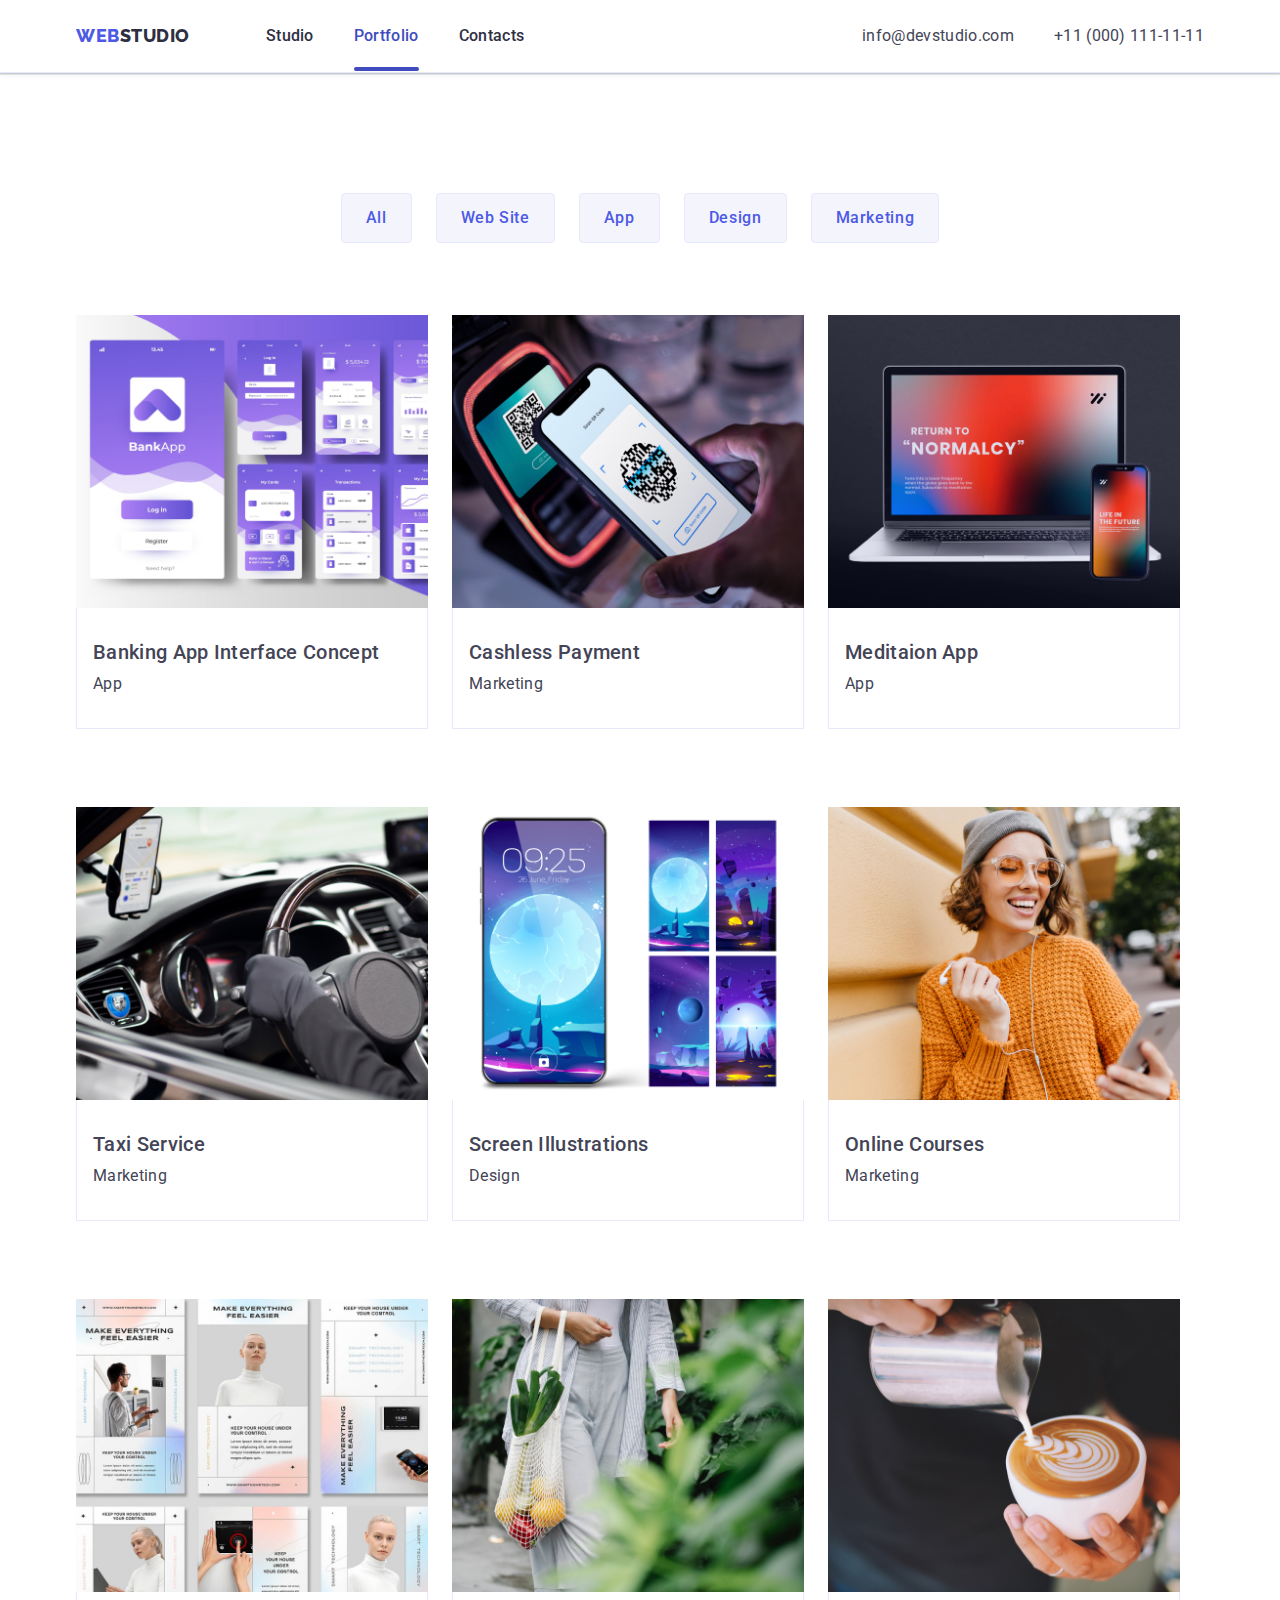
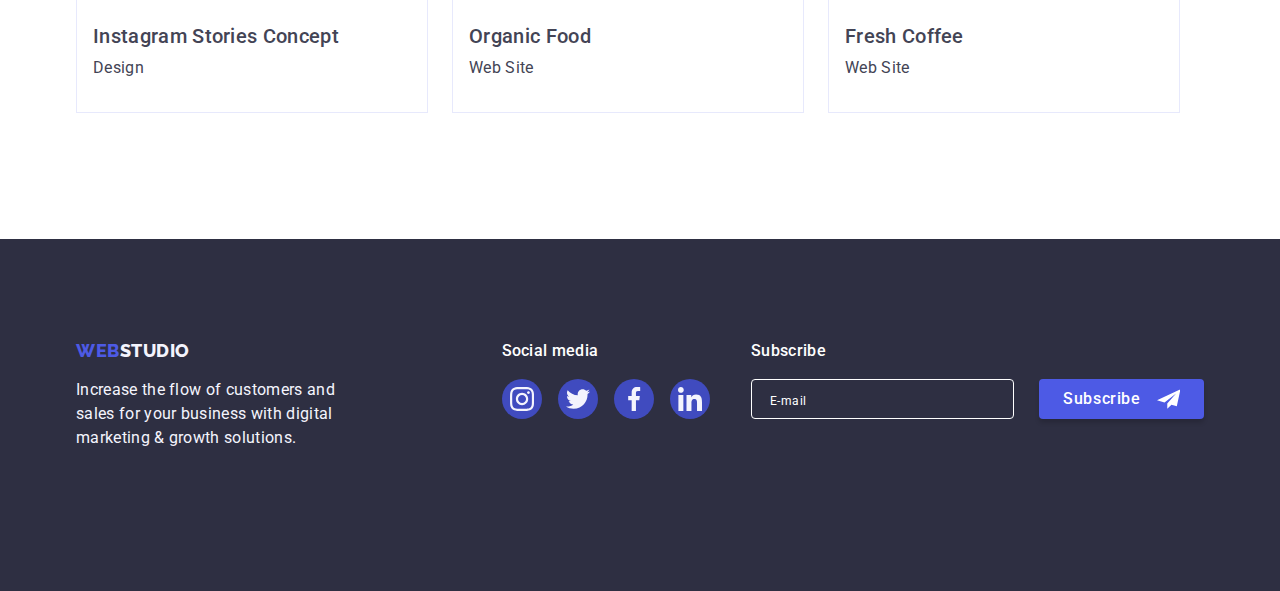
==== commit ce135e12: "чрмробл" ====
--- a/portfolio.html
+++ b/portfolio.html
@@ -392,7 +392,7 @@
                   rel="noopener noreferer"
                   aria-label="link to insta"
                 >
-                  <svg class="social-media-icon" width="16" height="16">
+                  <svg class="social-media-icon" width="24" height="24">
                     <use href="./images/icons.svg#icon-instagram"></use>
                   </svg>
                 </a>
@@ -405,7 +405,7 @@
                   rel="noopener noreferer"
                   aria-label="link to twitter"
                 >
-                  <svg class="social-media-icon" width="16" height="16">
+                  <svg class="social-media-icon" width="24" height="24">
                     <use href="./images/icons.svg#icon-twitter"></use>
                   </svg>
                 </a>
@@ -418,7 +418,7 @@
                   rel="noopener noreferer"
                   aria-label="link to facebook"
                 >
-                  <svg class="social-media-icon" width="16" height="16">
+                  <svg class="social-media-icon" width="24" height="24">
                     <use href="./images/icons.svg#icon-facebook"></use>
                   </svg>
                 </a>
@@ -431,7 +431,7 @@
                   rel="noopener noreferer"
                   aria-label="link to linkedin"
                 >
-                  <svg class="social-media-icon" width="16" height="16">
+                  <svg class="social-media-icon" width="24" height="24">
                     <use href="./images/icons.svg#icon-linkedin"></use>
                   </svg>
                 </a>
--- a/css/styles.css
+++ b/css/styles.css
@@ -16,11 +16,7 @@
   --row-indent: var(--col-indent);
 }
 
-/**
-  |============================
-  |                                             RESET
-  |============================
-*/
+
 h1,
 h2,
 h3,
@@ -80,6 +76,7 @@
   letter-spacing: 0.02em;
   font-size: 16px;
   line-height: 1.5;
+  transition: 250ms cubic-bezier(0.4, 0, 0.2, 1);
 }
 
 .btn {
@@ -95,7 +92,7 @@
   transition-timing-function: cubic-bezier(0.4, 0, 0.2, 1);
 }
 
-/* ______________________________________________________CONTAINER */
+                                      /* CONTAINER */
 .container {
   max-width: 428px;
   padding: 0 16px;
@@ -116,8 +113,6 @@
     padding: 0 15px;
   }
 }
-
-/* _______________________________________________________LOGO */
 
 .logo {
   display: block;
@@ -143,7 +138,7 @@
   color: var(--light);
 }
 
-/* ____________________________________________________HEADER */
+                                                    /* HEADER */
 
 .header {
   border-bottom: 1px solid #e7e9fc;
@@ -216,7 +211,7 @@
 }
 
 .site-nav-link.current::after {
-  content: "";
+  content: '';
 
   position: absolute;
   left: 0;
@@ -248,7 +243,7 @@
   font-style: normal;
 }
 
-/*_______________________________________________________ hero */
+                                                      /* hero */
 /* mobile screen */
 .hero {
   max-width: 1440px;
@@ -351,7 +346,7 @@
   }
 }
 
-/*______________________________________________________ features */
+                                              /* features */
 /* mobile screen */
 .section {
   padding: 96px 0;
@@ -395,7 +390,7 @@
   line-height: 1.2;
 }
 
-/* mobile screen */
+                                        
 .features-subtitle {
   margin-bottom: 8px;
 
@@ -464,14 +459,13 @@
   clip: rect(0 0 0 0);
   overflow: hidden;
 }
-/* mobila screen */
-@media (max-width: 1200px) {
+                              
   .feature-icon {
     display: none;
   }
-}
-
-/*_____________________________________________________ work */
+
+
+                                                                    /* work */
 
 @media screen and (max-width: 1200px) {
   .work-section {
@@ -504,7 +498,7 @@
   margin-right: 0;
 }
 
-/*____________________________________________________ team */
+                                                    /*team */
 .team-section {
   background-color: var(--light);
 }
@@ -561,7 +555,7 @@
   fill: var(--light);
 }
 
-/*______________________________________________________ Portfilio */
+                                                    /* Portfilio */
 
 @media only screen and (max-width: 678px) {
   .portfolio-container {
@@ -592,7 +586,6 @@
 .filter-list-item:not(:last-child) {
   margin-right: 24px;
 }
-
 
 .card-thumb {
   position: relative;
@@ -660,7 +653,7 @@
   border-top: none;
 }
 
-/*_____________________________________________________ CUSTUMERS */
+                                                    /* CUSTUMERS */
 .custumers-box {
   display: flex;
   flex-wrap: wrap;
@@ -705,7 +698,7 @@
   outline: transparent;
 }
 
-/*_______________________________________________________ footer */
+                                            /* footer */
 .page-footer {
   padding: 96px 0;
   background-color: var(--title-text-color);
@@ -816,9 +809,9 @@
   height: 40px;
   border-radius: 50%;
   background-color: var(--text-color);
-
-  transition-property: background-color;
-}
+background-color: #404bbf;
+}
+
 .social-media-link:hover,
 .social-media-link:focus {
   background-color: #31d0aa;
@@ -894,7 +887,7 @@
   letter-spacing: 0.04em;
   color: #ffffff;
 }
-/*_____________________________________________________________Modal window */
+                                              /* Modal window */
 
 .backdrop {
   position: fixed;
@@ -966,7 +959,7 @@
     transform: translate(-50%, -50%) scale(1);
     transition: transform 250ms cubic-bezier(0.4, 0, 0.2, 1);
   }
-} */
+} 
 
 .modal-btn {
   display: flex;
@@ -999,7 +992,7 @@
 .modal-btn:focus .modal-icon {
   fill: var(--main-bg-color);
 }
-/* ______________________________________________form */
+                                                    /* form */
 
 .modal-form {
   padding-top: 16px;
@@ -1067,7 +1060,7 @@
   border-color: #4d5ae5;
 }
 .modal-comments::placeholder {
-  font-family: "Roboto";
+  font-family: 'Roboto';
   font-style: normal;
   font-weight: 400;
   font-size: 12px;
@@ -1077,7 +1070,8 @@
   color: rgba(46, 47, 66, 0.4);
 }
 
-/* checkbox */
+                                      /* checkbox */
+
 .modal-checkbox {
   display: flex;
 
@@ -1168,7 +1162,7 @@
   background-color: var(--action-color);
 }
 
-/*______________________________________________________button */
+                                          /*button */
 
 .btn-hero {
   min-width: 169px;
@@ -1207,7 +1201,7 @@
     0px 2px 2px rgba(0, 0, 0, 0.12);
 }
 
-/* mobile menu */
+                                    /* mobile menu */
 
 .mobile-menu {
   position: fixed;
@@ -1313,4 +1307,4 @@
   .burger-icon {
     display: none;
   }
-}+}
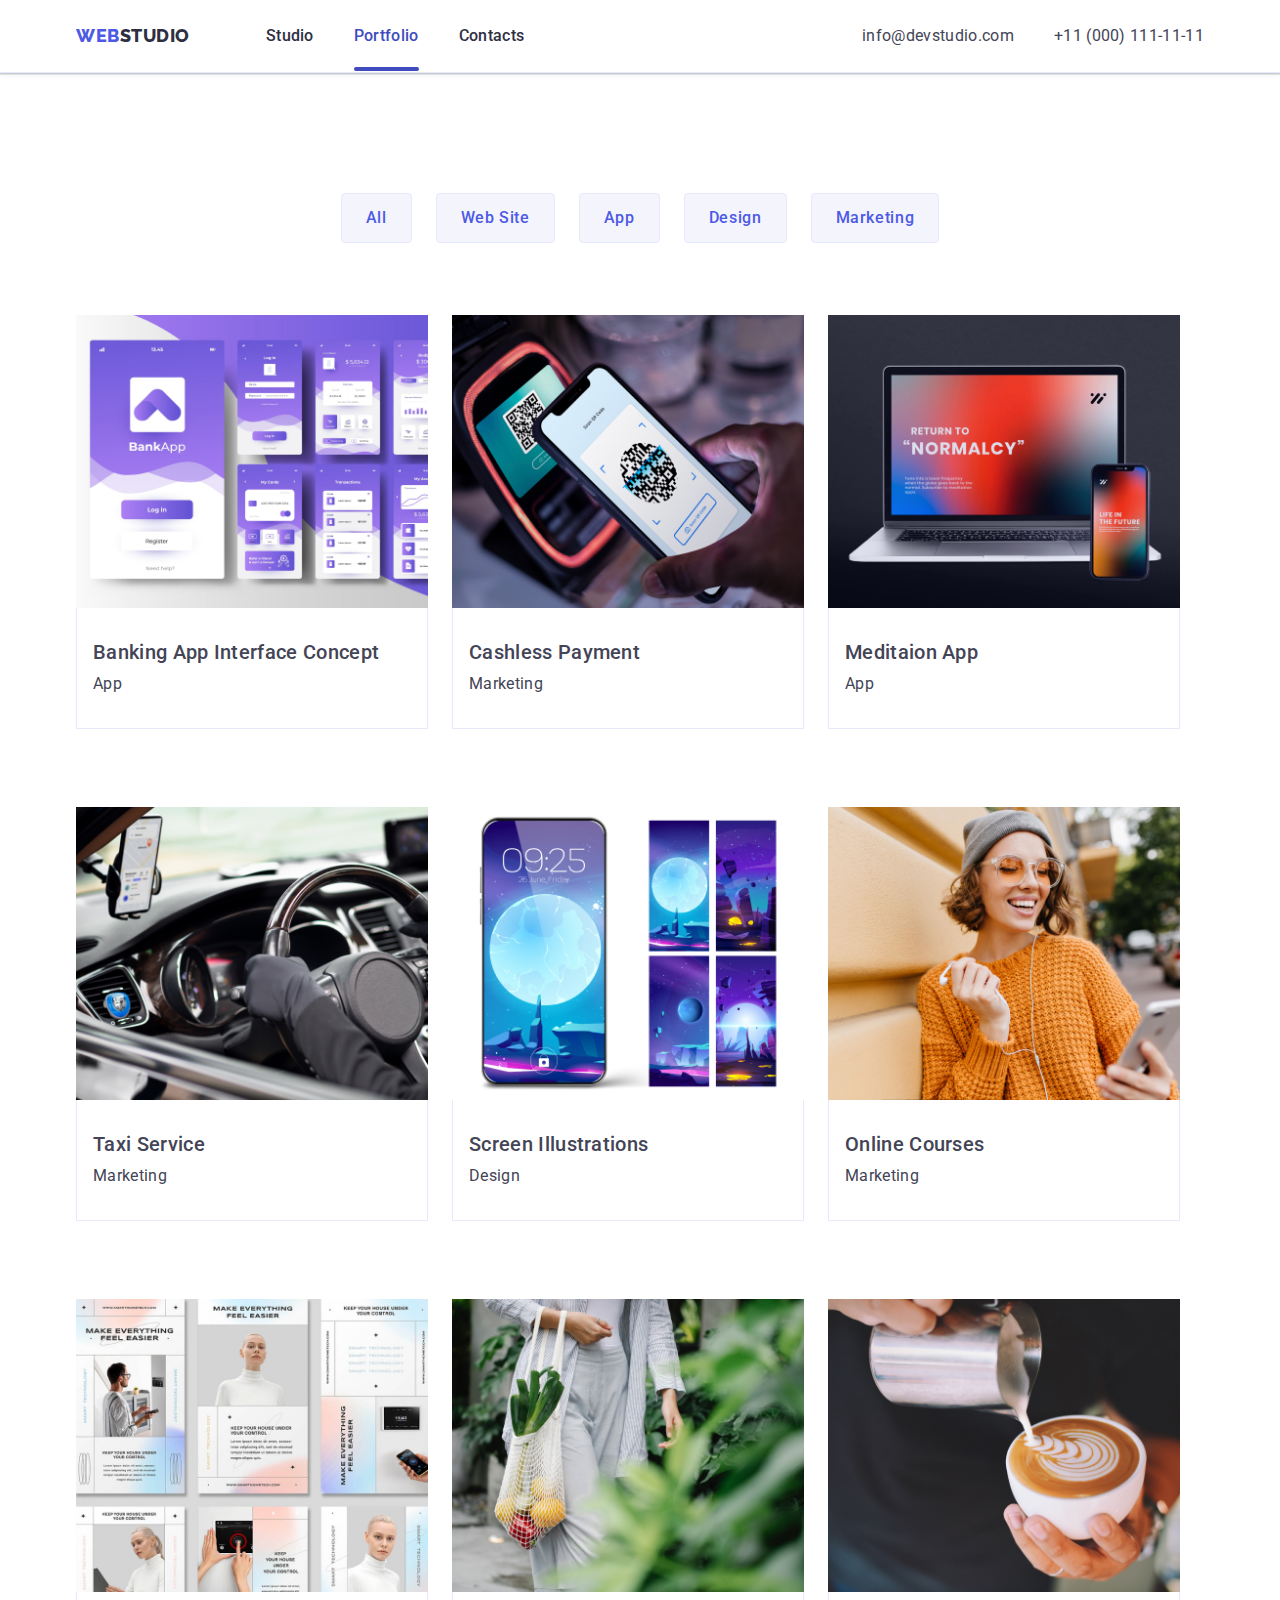
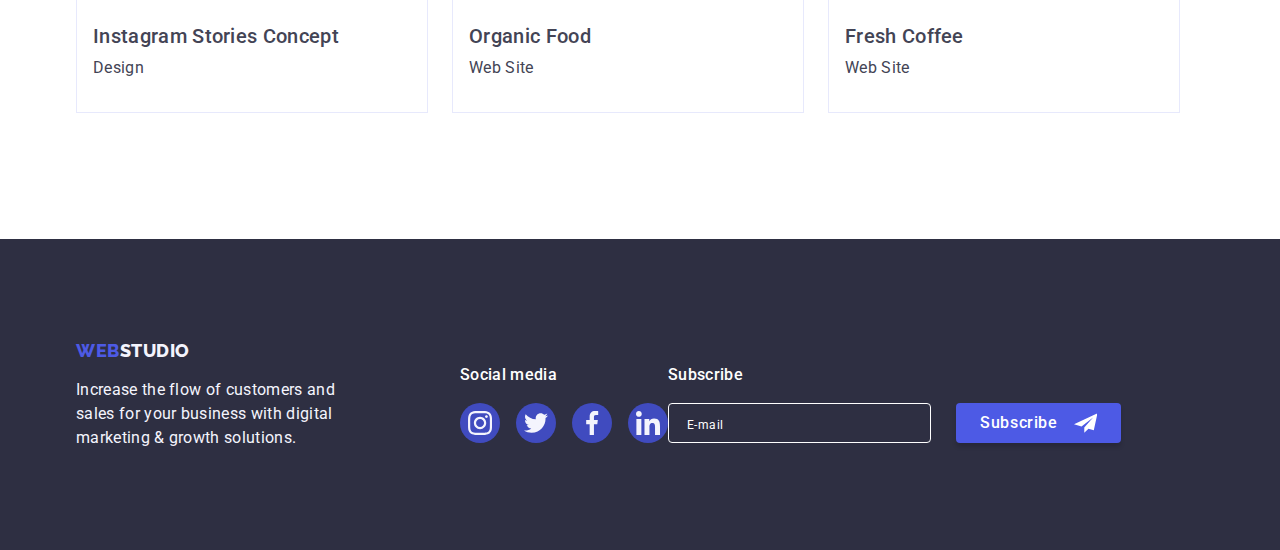
==== commit 79630fef: "css" ====
--- a/portfolio.html
+++ b/portfolio.html
@@ -96,7 +96,7 @@
             </li>
           </ul>
 
-          <!--___________________________________________________ card-set -->
+                                                    <!--portfolio card -->
 
           <ul class="card-set">
             <li class="card-set-item">
@@ -439,7 +439,7 @@
             </ul>
           </div>
 
-          <div class="footer-form">
+          <div class="footer-subscribe">
             <h3 class="subtitle-footer">Subscribe</h3>
             <form class="form-wrapper">
               <input
--- a/css/styles.css
+++ b/css/styles.css
@@ -16,7 +16,6 @@
   --row-indent: var(--col-indent);
 }
 
-
 h1,
 h2,
 h3,
@@ -92,7 +91,7 @@
   transition-timing-function: cubic-bezier(0.4, 0, 0.2, 1);
 }
 
-                                      /* CONTAINER */
+/* CONTAINER */
 .container {
   max-width: 428px;
   padding: 0 16px;
@@ -104,6 +103,7 @@
 @media only screen and (min-width: 768px) {
   .container {
     max-width: 768px;
+    padding: 0;
   }
 }
 
@@ -138,7 +138,7 @@
   color: var(--light);
 }
 
-                                                    /* HEADER */
+/* HEADER */
 
 .header {
   border-bottom: 1px solid #e7e9fc;
@@ -171,6 +171,7 @@
   .contacts-list {
     flex-direction: column;
     text-align: right;
+    font-size: 12px;
   }
 }
 
@@ -243,7 +244,7 @@
   font-style: normal;
 }
 
-                                                      /* hero */
+/* hero */
 /* mobile screen */
 .hero {
   max-width: 1440px;
@@ -346,7 +347,7 @@
   }
 }
 
-                                              /* features */
+/* features */
 /* mobile screen */
 .section {
   padding: 96px 0;
@@ -390,7 +391,6 @@
   line-height: 1.2;
 }
 
-                                        
 .features-subtitle {
   margin-bottom: 8px;
 
@@ -433,12 +433,25 @@
   }
 }
 
+.feature-box {
+  display: none;
+  width: 264px;
+  height: 112px;
+  left: 0;
+  top: 0;
+  background: var(--light);
+  border-radius: 4px;
+  
+  align-items: center;
+  justify-content: center;
+  margin-bottom: 8px;
+}
 @media only screen and (min-width: 1200px) {
   .feature-box {
     display: flex;
     justify-content: center;
     align-items: center;
-
+   
     padding: 24px 0;
 
     background-color: var(--light);
@@ -459,13 +472,8 @@
   clip: rect(0 0 0 0);
   overflow: hidden;
 }
-                              
-  .feature-icon {
-    display: none;
-  }
-
-
-                                                                    /* work */
+
+/* work */
 
 @media screen and (max-width: 1200px) {
   .work-section {
@@ -486,8 +494,14 @@
 }
 
 .work-list {
-  display: flex;
-  gap: var(--card-set-gap);
+  padding-left: 0;
+  display: flex;
+  gap: 24px;
+  flex-direction: row;
+  flex-wrap: wrap;
+  justify-content: center;
+  align-items: start;
+  background-color: var(--white-color);
 }
 
 .work-list-item {
@@ -498,7 +512,7 @@
   margin-right: 0;
 }
 
-                                                    /*team */
+/*team */
 .team-section {
   background-color: var(--light);
 }
@@ -555,7 +569,7 @@
   fill: var(--light);
 }
 
-                                                    /* Portfilio */
+/* Portfilio */
 
 @media only screen and (max-width: 678px) {
   .portfolio-container {
@@ -653,27 +667,27 @@
   border-top: none;
 }
 
-                                                    /* CUSTUMERS */
-.custumers-box {
+/* CUSTOMERS */
+
+.customers-list {
   display: flex;
   flex-wrap: wrap;
   justify-content: center;
-  gap: 16px;
-}
-
-@media only screen and (min-width: 768px) {
-  .custumers-box {
+  gap: 72px 16px;
+}
+
+@media only screen and (min-width: 768px) {
+  .customers-list {
     gap: 24px;
   }
 }
 
-.custumers-link {
+.icon-customers {
   display: flex;
   align-items: center;
   justify-content: center;
   width: 168px;
   height: 88px;
-
   border: 1px solid var(--light-slate);
   border-radius: 4px;
   fill: var(--light-slate);
@@ -682,23 +696,25 @@
   transition-timing-function: cubic-bezier(0.4, 0, 0.2, 1);
 }
 
-.custumers-icon {
+.customers-icon {
   transition-property: fill;
   transition-duration: 250ms;
   transition-timing-function: cubic-bezier(0.4, 0, 0.2, 1);
 }
 
-.custumers-link:hover .custumers-icon,
-.custumers-link:focus .custumers-icon {
+.icon-customers:hover .customers-icon,
+.icon-customers:focus .customers-icon {
   fill: var(--action-color);
 }
-.custumers-link:hover,
-.custumers-link:focus {
+
+.icon-customers:hover,
+.icon-customers:focus {
   border: 1px solid var(--action-color);
   outline: transparent;
 }
 
-                                            /* footer */
+/* footer */
+
 .page-footer {
   padding: 96px 0;
   background-color: var(--title-text-color);
@@ -724,7 +740,6 @@
 @media only screen and (min-width: 1200px) {
   .footer-list {
     align-items: flex-start;
-    justify-content: space-between;
     padding-left: 0;
   }
 }
@@ -775,7 +790,7 @@
   line-height: 1.5;
   text-align: center;
   letter-spacing: 0.02em;
-
+  padding-top: 24px;
   color: #ffffff;
 }
 
@@ -783,10 +798,6 @@
   .subtitle-footer {
     text-align: left;
   }
-}
-
-.social-media {
-  margin-bottom: 72px;
 }
 
 @media only screen and (min-width: 768px) {
@@ -809,7 +820,7 @@
   height: 40px;
   border-radius: 50%;
   background-color: var(--text-color);
-background-color: #404bbf;
+  background-color: #404bbf;
 }
 
 .social-media-link:hover,
@@ -822,12 +833,15 @@
 }
 
 /* footer form */
-.footer-form {
+.footer-subscribe {
   width: 100%;
-}
-@media only screen and (min-width: 768px) {
-  .footer-form {
-    width: 453px;
+  height: 136px;
+}
+
+@media only screen and (min-width: 768px) {
+  .footer-subscribe {
+   width: 453px;
+   height: 80px;
   }
 }
 @media only screen and (min-width: 768px) {
@@ -878,6 +892,7 @@
     margin-bottom: 0;
   }
 }
+
 .footer-form-input::placeholder {
   padding-left: 16px;
   font-style: normal;
@@ -887,18 +902,16 @@
   letter-spacing: 0.04em;
   color: #ffffff;
 }
-                                              /* Modal window */
+
+/* Modal window */
 
 .backdrop {
   position: fixed;
   top: 0;
   left: 0;
-
   width: 100%;
   height: 100%;
-
   background-color: rgba(46, 47, 66, 0.4);
-
   opacity: 1;
   transition: opacity 250ms cubic-bezier(0.4, 0, 0.2, 1),
     visibility 250ms cubic-bezier(0.4, 0, 0.2, 1);
@@ -909,6 +922,7 @@
   pointer-events: none;
   visibility: hidden;
 }
+
 .backdrop.is-hidden .modal {
   transform: translate(-50%, -50%) scale(0.9);
 }
@@ -918,18 +932,13 @@
   top: 50%;
   left: 50%;
   width: 100%;
-  max-width: 408px;
-
-  padding-left: 16px;
-  padding-right: 16px;
-  padding-top: 72px;
-  padding-bottom: 24px;
-
+  max-width: 392px;
+  min-height: 584px;
+  padding: 72px 24px 24px 24px;
   background-color: #fcfcfc;
   box-shadow: 0px 1px 1px rgba(0, 0, 0, 0.14), 0px 1px 3px rgba(0, 0, 0, 0.12),
     0px 2px 1px rgba(0, 0, 0, 0.2);
   border-radius: 4px;
-
   transform: translate(-50%, -50%) scale(1);
   transition: transform 250ms cubic-bezier(0.4, 0, 0.2, 1);
 }
@@ -959,7 +968,17 @@
     transform: translate(-50%, -50%) scale(1);
     transition: transform 250ms cubic-bezier(0.4, 0, 0.2, 1);
   }
-} 
+} */
+
+.title-modal {
+  font-weight: 500;
+  font-size: 16px;
+  line-height: 1.5;
+  text-align: center;
+  letter-spacing: 0.02em;
+  color: var(--dark-color);
+  margin-bottom: 16px;
+}
 
 .modal-btn {
   display: flex;
@@ -992,7 +1011,8 @@
 .modal-btn:focus .modal-icon {
   fill: var(--main-bg-color);
 }
-                                                    /* form */
+
+/* form */
 
 .modal-form {
   padding-top: 16px;
@@ -1070,7 +1090,7 @@
   color: rgba(46, 47, 66, 0.4);
 }
 
-                                      /* checkbox */
+/* checkbox */
 
 .modal-checkbox {
   display: flex;
@@ -1112,6 +1132,7 @@
   > .modal-checkbox-custom {
   box-shadow: 0px 4px 4px rgba(0, 0, 0, 0.15);
 }
+
 .modal-checkbox-input:checked + .modal-checkbox-label > .modal-checkbox-custom {
   color: var(--light);
   background-color: var(--action-color);
@@ -1162,7 +1183,7 @@
   background-color: var(--action-color);
 }
 
-                                          /*button */
+/*button */
 
 .btn-hero {
   min-width: 169px;
@@ -1201,7 +1222,7 @@
     0px 2px 2px rgba(0, 0, 0, 0.12);
 }
 
-                                    /* mobile menu */
+/* mobile menu */
 
 .mobile-menu {
   position: fixed;
